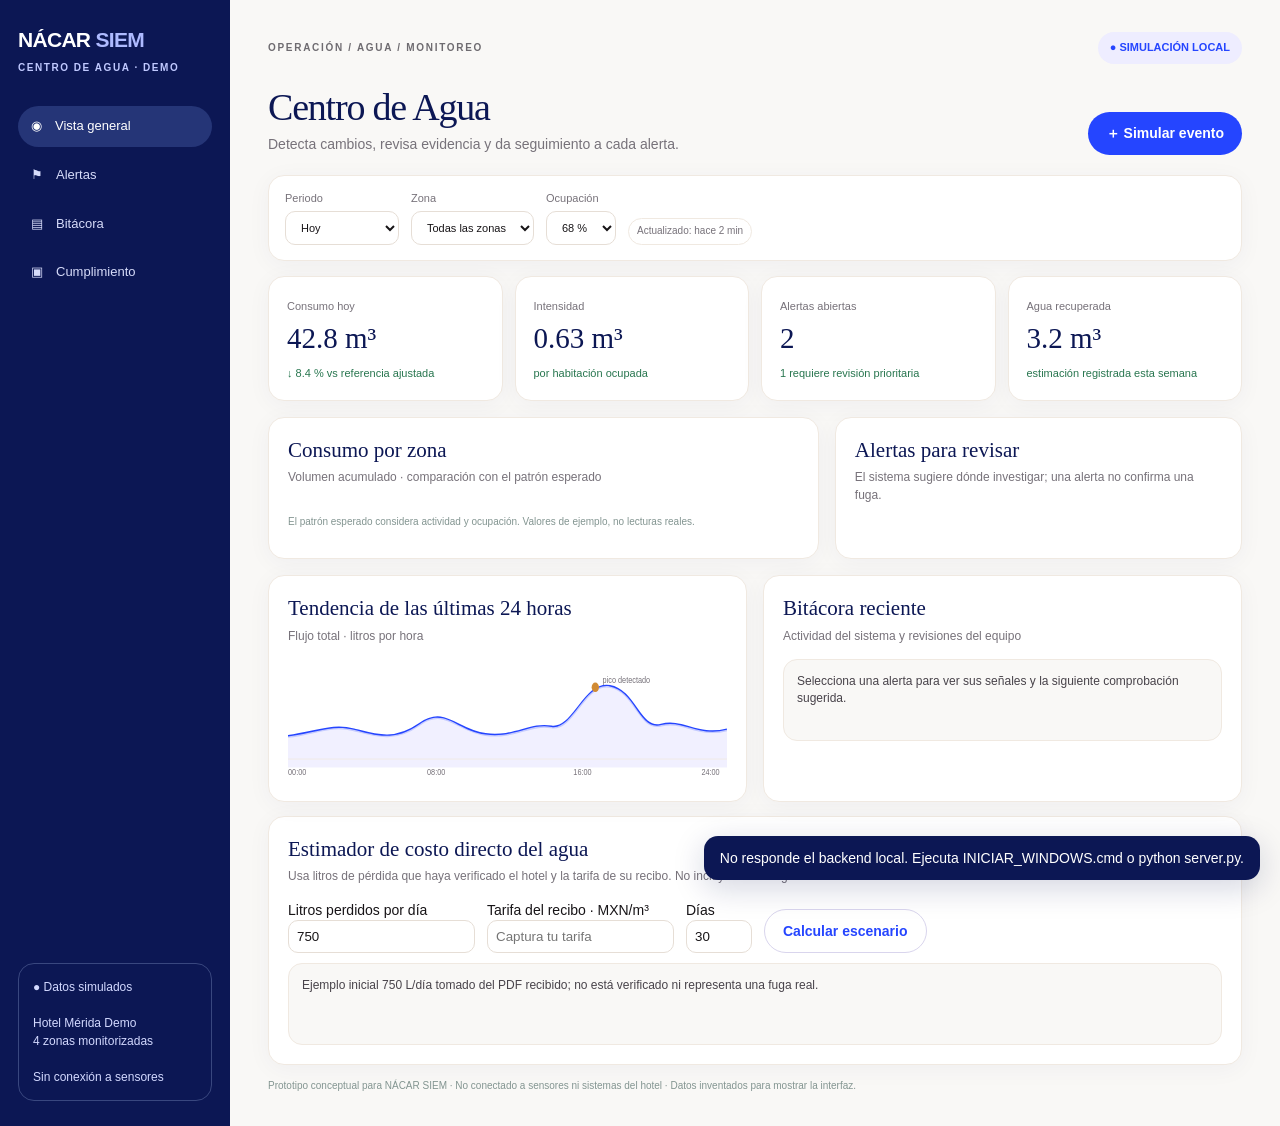
==== console/index.html @ 3106eadc "Añadir consola estática de demostración para Pages" ====
<!doctype html>
<html lang="es">
<head>
<meta charset="utf-8"><meta name="viewport" content="width=device-width,initial-scale=1">
<title>NÁCAR SIEM | Centro de Agua</title>
<style>
:root{--ink:#173b40;--muted:#6b8281;--green:#087d72;--mint:#dff4e9;--bg:#f3f7f5;--line:#dce8e4;--orange:#ad6618;--red:#b14a43;--blue:#407494}*{box-sizing:border-box}body{margin:0;background:var(--bg);color:var(--ink);font:14px/1.45 Inter,Segoe UI,Arial,sans-serif}.app{display:grid;grid-template-columns:230px 1fr;min-height:100vh}.side{background:#10383d;color:#d7eeea;padding:24px 18px;display:flex;flex-direction:column;gap:28px}.brand{font-size:21px;font-weight:750;letter-spacing:-.5px}.brand small{display:block;font-size:10px;color:#9bc9be;letter-spacing:1.8px;margin-top:6px}.nav{display:grid;gap:7px}.nav button{background:none;border:0;color:#c1d8d3;text-align:left;border-radius:9px;padding:12px;font-size:13px}.nav button.active{background:#1d5555;color:white}.demo{margin-top:auto;border:1px solid #397371;border-radius:10px;padding:12px;color:#b5d6ce;font-size:12px}.main{padding:28px 34px;max-width:1440px;width:100%;margin:auto}.top{display:flex;justify-content:space-between;align-items:center;gap:15px}.eyebrow{font-size:10px;letter-spacing:1.5px;color:var(--muted);font-weight:700}.badge{background:var(--mint);color:var(--green);padding:7px 11px;border-radius:99px;font-size:11px;font-weight:700}.title{display:flex;justify-content:space-between;align-items:end;margin:18px 0}.title h1{font-size:30px;letter-spacing:-1px;margin:0}.title p{margin:6px 0 0;color:var(--muted)}button,select{font:inherit}.action{border:0;border-radius:9px;background:var(--green);color:white;padding:10px 15px;font-weight:650;cursor:pointer}.action.secondary{color:var(--green);background:#e5f0ed;border:1px solid var(--line)}.filters{display:flex;gap:12px;align-items:end;background:white;border:1px solid var(--line);border-radius:12px;padding:13px;margin-bottom:15px}.filters label{display:grid;gap:4px;color:var(--muted);font-size:11px}.filters select{border:1px solid var(--line);border-radius:7px;padding:8px;color:var(--ink);background:white}.kpis{display:grid;grid-template-columns:repeat(4,1fr);gap:12px}.card,.panel{background:white;border:1px solid var(--line);border-radius:12px}.kpi{padding:16px}.kpi .label{font-size:11px;color:var(--muted)}.kpi strong{display:block;font-size:25px;margin:6px 0}.kpi em{font-style:normal;color:var(--green);font-size:11px}.grid{display:grid;grid-template-columns:1.15fr .85fr;gap:14px;margin-top:14px}.panel{padding:17px}.panel h2{font-size:16px;margin:0 0 4px}.sub{color:var(--muted);font-size:12px;margin:0 0 14px}.zones{display:grid;gap:10px}.zone{display:grid;grid-template-columns:130px 1fr 90px;gap:10px;align-items:center;padding:11px;background:#f8fbf9;border-radius:9px}.zone b{font-size:12px}.bar{height:9px;background:#e6efec;border-radius:99px;overflow:hidden}.bar i{display:block;height:100%;border-radius:99px;background:var(--green)}.zone.alert .bar i{background:#d18b34}.zone span{font-size:11px;text-align:right;color:var(--muted)}.signal{display:flex;gap:10px;padding:12px;border:1px solid #f0dfc2;background:#fffaf1;border-radius:9px;margin:9px 0;cursor:pointer}.signal .dot{width:9px;height:9px;border-radius:50%;background:#d08a2c;margin-top:5px;flex:none}.signal b{font-size:12px}.signal p{font-size:11px;color:var(--muted);margin:4px 0 0}.signal.selected{outline:2px solid #e1ae65}.event{display:grid;grid-template-columns:68px 1fr auto;gap:10px;align-items:start;border-top:1px solid var(--line);padding:11px 0;font-size:12px}.event time{color:var(--muted)}.event small{color:var(--muted)}.tag{border-radius:99px;background:#e8f1f6;color:var(--blue);padding:4px 7px;font-size:10px;white-space:nowrap}.tag.warn{background:#fff0da;color:var(--orange)}.bottom{display:grid;grid-template-columns:1fr 1fr;gap:14px;margin-top:14px}.chart{height:118px;width:100%}.chart text{font:10px Arial;fill:#78908b}.detail{background:#f5f9f7;border-radius:9px;padding:13px;margin-top:10px;min-height:82px;color:#425e5d;font-size:12px}.foot{font-size:10px;color:#839591;margin-top:14px}.toast{position:fixed;bottom:20px;right:20px;background:#173b40;color:white;padding:12px 16px;border-radius:8px;display:none;box-shadow:0 6px 24px #153b4030}.toast.show{display:block}.pill{border:1px solid var(--line);padding:5px 8px;border-radius:99px;color:var(--muted);font-size:10px}
@media(max-width:850px){.app{grid-template-columns:1fr}.side{padding:14px;gap:12px}.nav{display:flex;overflow:auto}.demo{display:none}.main{padding:18px}.kpis{grid-template-columns:repeat(2,1fr)}.grid,.bottom{grid-template-columns:1fr}.filters{flex-wrap:wrap}.title{align-items:start;gap:10px;flex-direction:column}.zone{grid-template-columns:105px 1fr 70px}}
</style>
<style>
/* Identidad NÁCAR SIEM, compartida con la portada */
:root{--ink:#171417;--muted:#77727a;--green:#2545ff;--mint:#eeedff;--bg:#f9f8f6;--line:#f0e9e1;--orange:#ad6618;--red:#b14a43;--blue:#2545ff}
body{background:var(--bg);color:var(--ink)}
.side{background:#0c1754;color:#f9f8f6;padding:25px 18px;gap:30px}
.brand{color:#fff;letter-spacing:-.7px}.brand span{color:#aebaff!important}.brand small{color:#c0c9ff;letter-spacing:1.55px}
.nav{gap:8px}.nav button{color:#d7dcfa;border-radius:100px;padding:11px 13px;transition:background .18s ease,color .18s ease}.nav button:hover,.nav button.active{background:#253577;color:#fff}
.demo{border:1px solid #39477f;border-radius:16px;color:#d3d9ff;padding:14px;line-height:1.5}
.main{padding:32px 38px;max-width:1480px}.eyebrow{color:#6e6b70;letter-spacing:1.7px}.badge{background:#eeedff;color:#2545ff;padding:8px 12px}
.title{margin:22px 0 20px}.title h1{font:400 38px/1.12 Georgia,'Times New Roman',serif;letter-spacing:-1.2px;color:#0c1754}.title p{color:#77727a}
.action{background:#2545ff;border-radius:100px;padding:11px 18px;transition:transform .18s ease,background .18s ease}.action:hover{background:#1737ee;transform:translateY(-1px)}.action.secondary{color:#2545ff;background:#fff;border:1px solid #d9d5ed}
.filters,.card,.panel{background:#fff;border:1px solid #f0e9e1;border-radius:16px;box-shadow:0 4px 24px rgba(12,23,84,.045)}.filters{padding:15px 16px}.filters select, input, .detail select{background:#fff;border:1px solid #e6ded6!important;border-radius:10px!important;color:#171417!important}.filters select{padding:9px 11px}.kpi{padding:18px}.kpi strong{font:400 29px/1.2 Georgia,'Times New Roman',serif;color:#0c1754}.kpi em{color:#28764f}.grid,.bottom{gap:16px;margin-top:16px}.panel{padding:19px}.panel h2{font:400 21px/1.25 Georgia,'Times New Roman',serif;color:#0c1754;margin-bottom:6px}.sub{color:#77727a}
.zone{background:#f9f8f6;border:1px solid #f0e9e1;border-radius:12px;padding:12px}.bar{background:#e8e5f0}.bar i{background:#2545ff}.zone.alert .bar i{background:#d18b34}.signal{background:#fffaf1;border-color:#f0dfc2;border-radius:14px}.signal.selected{outline:2px solid #e1ae65}.tag{background:#eeedff;color:#2545ff}.tag.warn{background:#fff0da;color:#ad6618}.detail{background:#f9f8f6;border:1px solid #f0e9e1;border-radius:14px;color:#48434a}.pill{background:#fff;border-color:#f0e9e1}.event{border-color:#f0e9e1}.toast{background:#0c1754;border-radius:14px;box-shadow:0 8px 32px rgba(12,23,84,.18)}
.chart text{fill:#77727a}.chart path[fill]:not([fill="none"]){fill:#eeedff}.chart path[stroke]{stroke:#2545ff}.chart line{stroke:#f0e9e1}
@media(max-width:850px){.side{padding:16px;gap:14px}.main{padding:20px}.title h1{font-size:34px}}
</style></head>
<body><div class="app"><aside class="side"><div class="brand">NÁCAR <span>SIEM</span><small>CENTRO DE AGUA · DEMO</small></div><nav class="nav"><button class="active">◉　Vista general</button><button id="navAlerts">⚑　Alertas</button><button id="navEvents">▤　Bitácora</button><button id="navDocs">▣　Cumplimiento</button></nav><div class="demo">● Datos simulados<br><br>Hotel Mérida Demo<br>4 zonas monitorizadas<br><br>Sin conexión a sensores</div></aside>
<main class="main"><div class="top"><span class="eyebrow">OPERACIÓN / AGUA / MONITOREO</span><span class="badge">● SIMULACIÓN LOCAL</span></div><div class="title"><div><h1>Centro de Agua</h1><p>Detecta cambios, revisa evidencia y da seguimiento a cada alerta.</p></div><button class="action" id="simulate">＋ Simular evento</button></div>
<section class="filters"><label>Periodo<select id="period"><option>Hoy</option><option>Últimos 7 días</option></select></label><label>Zona<select id="area"><option value="all">Todas las zonas</option><option>Habitaciones</option><option>Lavandería</option><option>Cisterna</option><option>Jardines</option></select></label><label>Ocupación<select id="occupancy"><option>68 %</option><option>42 %</option><option>91 %</option></select></label><span class="pill">Actualizado: hace 2 min</span></section>
<section class="kpis"><div class="card kpi"><span class="label">Consumo hoy</span><strong id="total">42.8 m³</strong><em>↓ 8.4 % vs referencia ajustada</em></div><div class="card kpi"><span class="label">Intensidad</span><strong>0.63 m³</strong><em>por habitación ocupada</em></div><div class="card kpi"><span class="label">Alertas abiertas</span><strong id="openCount">2</strong><em>1 requiere revisión prioritaria</em></div><div class="card kpi"><span class="label">Agua recuperada</span><strong>3.2 m³</strong><em>estimación registrada esta semana</em></div></section>
<section class="grid"><div class="panel"><h2>Consumo por zona</h2><p class="sub">Volumen acumulado · comparación con el patrón esperado</p><div class="zones" id="zones"></div><p class="foot">El patrón esperado considera actividad y ocupación. Valores de ejemplo, no lecturas reales.</p></div><div class="panel" id="alertPanel"><h2>Alertas para revisar</h2><p class="sub">El sistema sugiere dónde investigar; una alerta no confirma una fuga.</p><div id="alerts"></div></div></section>
<section class="bottom"><div class="panel"><h2>Tendencia de las últimas 24 horas</h2><p class="sub">Flujo total · litros por hora</p><svg class="chart" viewBox="0 0 600 125" preserveAspectRatio="none"><path d="M0 82 C40 78 60 69 90 75 S145 88 180 69 S230 76 270 80 S330 68 360 72 S405 24 440 29 S480 76 510 70 S560 83 600 75" fill="none" stroke="#2545ff" stroke-width="3"/><path d="M0 82 C40 78 60 69 90 75 S145 88 180 69 S230 76 270 80 S330 68 360 72 S405 24 440 29 S480 76 510 70 S560 83 600 75 L600 115 L0 115Z" fill="#eeedff" opacity=".8"/><line x1="0" y1="106" x2="600" y2="106" stroke="#f0e9e1"/><text x="0" y="123">00:00</text><text x="190" y="123">08:00</text><text x="390" y="123">16:00</text><text x="565" y="123">24:00</text><circle cx="420" cy="30" r="5" fill="#d18b34"/><text x="430" y="25">pico detectado</text></svg></div><div class="panel" id="eventPanel"><h2>Bitácora reciente</h2><p class="sub">Actividad del sistema y revisiones del equipo</p><div id="events"></div><div class="detail" id="detail">Selecciona una alerta para ver sus señales y la siguiente comprobación sugerida.</div></div></section>
<section class="panel" style="margin-top:14px"><h2>Estimador de costo directo del agua</h2><p class="sub">Usa litros de pérdida que haya verificado el hotel y la tarifa de su recibo. No incluye otros cargos.</p><div style="display:flex;gap:12px;flex-wrap:wrap;align-items:end"><label>Litros perdidos por día<br><input id="lossLiters" type="number" min="0" value="750" style="padding:8px;border:1px solid #dce8e4;border-radius:6px"></label><label>Tarifa del recibo · MXN/m³<br><input id="tariff" type="number" min="0.01" step="0.01" placeholder="Captura tu tarifa" style="padding:8px;border:1px solid #dce8e4;border-radius:6px"></label><label>Días<br><input id="days" type="number" min="1" max="366" value="30" style="padding:8px;border:1px solid #dce8e4;border-radius:6px"></label><button id="calcCost" class="action secondary">Calcular escenario</button></div><div id="estimateResult" class="detail">Ejemplo inicial 750 L/día tomado del PDF recibido; no está verificado ni representa una fuga real.</div></section>
<div class="foot">Prototipo conceptual para NÁCAR SIEM · No conectado a sensores ni sistemas del hotel · Datos inventados para mostrar la interfaz.</div></main></div><div id="toast" class="toast" role="status"></div>
<script>
const staticDemo=location.hostname.endsWith('github.io');
let dashboard={alerts:[],audit:[]}, picked=null, token=sessionStorage.getItem('ag_demo_token')||'';
const $=id=>document.getElementById(id);
if(staticDemo){document.title='NÁCAR SIEM | Demo pública';document.querySelector('.badge').textContent='● DEMO PÚBLICA · DATOS SINTÉTICOS'}
function toast(s){const t=$('toast');t.textContent=s;t.classList.add('show');setTimeout(()=>t.classList.remove('show'),3000)}
function seedStatic(){return {alerts:[{id:'AG-104',title:'Flujo nocturno en cisterna',zone:'Cisterna',timestamp:new Date().toISOString(),severity:'alta',signal:'water_flow',evidence:'38 L/min durante 18 min; ocupación 42 %; sin riego programado en los datos demo.',status:'new',owner:''},{id:'AG-105',title:'Lavandería sobre su patrón',zone:'Lavandería',timestamp:new Date().toISOString(),severity:'media',signal:'water_intensity',evidence:'14.2 L/kg frente a una referencia simulada de 10.8 L/kg.',status:'new',owner:''},{id:'AG-106',title:'Cambio de configuración de bomba',zone:'Cisterna',timestamp:new Date().toISOString(),severity:'media',signal:'config_change',evidence:'Cambio simulado; confirmar autorización y bitácora de mantenimiento.',status:'new',owner:''}],audit:[{alert_id:'SYSTEM',action:'demo_seed',actor:'NÁCAR SIEM',note:'Eventos sintéticos para demostración pública.',at:new Date().toISOString()}]}}
function saveStatic(){localStorage.setItem('nacar_pages_demo',JSON.stringify(dashboard))}
async function load(){if(staticDemo){dashboard=JSON.parse(localStorage.getItem('nacar_pages_demo')||'null')||seedStatic();render();return}try{const r=await fetch('/api/dashboard');dashboard=await r.json();render();}catch(e){toast('No responde el backend local. Ejecuta INICIAR_WINDOWS.cmd o python server.py.')}}
function safe(s){return String(s).replace(/[&<>"']/g,c=>({'&':'&amp;','<':'&lt;','>':'&gt;','"':'&quot;',"'":'&#39;'}[c]))}
function render(){
 const alerts=dashboard.alerts||[];
 $('openCount').textContent=alerts.filter(a=>!['resolved'].includes(a.status)).length;
 $('alerts').innerHTML=alerts.map(a=>`<div class="signal ${picked===a.id?'selected':''}" data-id="${safe(a.id)}"><i class="dot"></i><div><b>${safe(a.title)}</b><p>${safe(a.timestamp.slice(11,16))} · ${safe(a.evidence)}</p><p><span class="tag ${a.severity==='alta'?'warn':''}">${safe(a.severity)} · ${safe(a.status)}</span></p></div></div>`).join('');
 document.querySelectorAll('.signal').forEach(x=>x.onclick=()=>{picked=x.dataset.id;render();showDetail()});
 $('events').innerHTML=(dashboard.audit||[]).map(e=>`<div class="event"><time>${safe(e.at.slice(11,16))}</time><div><b>${safe(e.actor)}</b><br><small>${safe(e.action)} · ${safe(e.note)}</small></div><span class="tag">${safe(e.alert_id)}</span></div>`).join('')||'<small>Sin actividad todavía</small>';
 if(!picked&&alerts.length)picked=alerts[0].id;
 showDetail();
}
function showDetail(){const a=dashboard.alerts.find(x=>x.id===picked),host=$('detail');if(!a){host.textContent='No hay alerta seleccionada.';return}
 host.innerHTML=`<b>${safe(a.id)} · evidencia</b><p>${safe(a.evidence)}</p><p>Zona: ${safe(a.zone)} · Señal: ${safe(a.signal)} · Estado: ${safe(a.status)}</p><label>Nota de revisión<br><input id="note" maxlength="500" placeholder="Qué revisaste y qué encontraste" style="width:100%;padding:8px;border:1px solid #dce8e4;border-radius:6px;margin:5px 0"></label><label>Responsable <select id="owner"><option>Mantenimiento</option><option>Administración</option><option>Responsable ambiental</option></select></label><div style="display:flex;gap:7px;flex-wrap:wrap;margin-top:10px"><button class="action secondary" data-status="acknowledged">Confirmar recibida</button><button class="action secondary" data-status="investigating">Iniciar revisión</button><button class="action" data-status="resolved">Cerrar con evidencia</button></div><small>El cierre pide nota de evidencia. Acción registrada con token temporal de operador.</small>`;
 host.querySelectorAll('[data-status]').forEach(b=>b.onclick=()=>update(a.id,b.dataset.status));
}
async function operatorToken(){if(staticDemo)return '';if(token)return token;token=prompt('Pega el token temporal que mostró la terminal al iniciar AquaGuard. No se guarda en disco.');if(token)sessionStorage.setItem('ag_demo_token',token);return token}
async function update(id,status){const note=$('note').value.trim();if(note.length<8){toast('Agrega una nota breve sobre la revisión.');return}if(status==='resolved'&&note.length<20){toast('Para cerrar, registra al menos 20 caracteres de evidencia.');return}if(staticDemo){const a=dashboard.alerts.find(x=>x.id===id);if(!a)return;a.status=status;a.owner=$('owner').value;a.updated_at=new Date().toISOString();dashboard.audit.unshift({alert_id:id,action:status,actor:a.owner,note,at:a.updated_at});saveStatic();toast('Cambio guardado en este navegador (demo Pages).');render();return}const t=await operatorToken();if(!t)return;const r=await fetch(`/api/alerts/${encodeURIComponent(id)}/triage`,{method:'POST',headers:{'Content-Type':'application/json','X-Demo-Token':t},body:JSON.stringify({status,note,owner:$('owner').value})});if(!r.ok){const d=await r.json();if(r.status===401){token='';sessionStorage.removeItem('ag_demo_token')}toast(d.detail||'No se pudo guardar el triage.');return}toast('Triage guardado y agregado a bitácora.');await load()}
$('simulate').onclick=async()=>{if(staticDemo){const id='AG-'+(107+dashboard.alerts.length);const a={id,title:'Caudal fuera de horario (evento nuevo)',zone:'Jardines',timestamp:new Date().toISOString(),severity:'media',signal:'water_flow',evidence:'Evento sintético agregado desde la demostración pública de Pages.',status:'new',owner:''};dashboard.alerts.unshift(a);picked=id;dashboard.audit.unshift({alert_id:id,action:'simulate',actor:'Operador demo',note:'Evento sintético agregado para la presentación.',at:a.timestamp});saveStatic();toast('Evento sintético agregado.');render();return}const t=await operatorToken();if(!t)return;const r=await fetch('/api/alerts/simulate',{method:'POST',headers:{'X-Demo-Token':t}});if(!r.ok){toast('Token no válido o backend no disponible.');return}const d=await r.json();picked=d.id;toast('Evento sintético agregado a la bandeja.');await load()};
$('calcCost').onclick=async()=>{const tariff=Number($('tariff').value),liters=Number($('lossLiters').value),days=Number($('days').value);if(!tariff||tariff<=0){$('estimateResult').textContent='Ingresa la tarifa por m³ de un recibo del hotel para calcular.';return}if(staticDemo){const volume=liters*days/1000,cost=volume*tariff;$('estimateResult').textContent=`Volumen indicado: ${volume.toLocaleString('es-MX',{maximumFractionDigits:4})} m³ en ${days} días. Costo directo estimado: $${cost.toLocaleString('es-MX',{minimumFractionDigits:2})} MXN. Solo cálculo de demostración en este navegador; no incluye otros cargos.`;return}const r=await fetch('/api/estimate',{method:'POST',headers:{'Content-Type':'application/json'},body:JSON.stringify({loss_liters_per_day:liters,tariff_mxn_per_m3:tariff,days})});const d=await r.json();if(!r.ok){$('estimateResult').textContent=d.detail||'Revisa los valores.';return}$('estimateResult').textContent=`Volumen indicado: ${d.estimated_loss_m3.toLocaleString('es-MX')} m³ en ${d.period_days} días. Costo directo estimado: $${d.direct_water_cost_mxn.toLocaleString('es-MX',{minimumFractionDigits:2})} MXN. ${d.scope}`};
$('navAlerts').onclick=()=>$('alertPanel').scrollIntoView({behavior:'smooth'});$('navEvents').onclick=()=>$('eventPanel').scrollIntoView({behavior:'smooth'});$('navDocs').onclick=()=>toast('Expediente propuesto: permisos, resultados de laboratorio, responsables y fechas de revisión.');$('area').onchange=e=>{const z=e.target.value;document.querySelectorAll('.zone').forEach(n=>n.style.display=z==='all'||n.textContent.includes(z)?'grid':'none')};load();setInterval(load,15000);
</script></body></html>
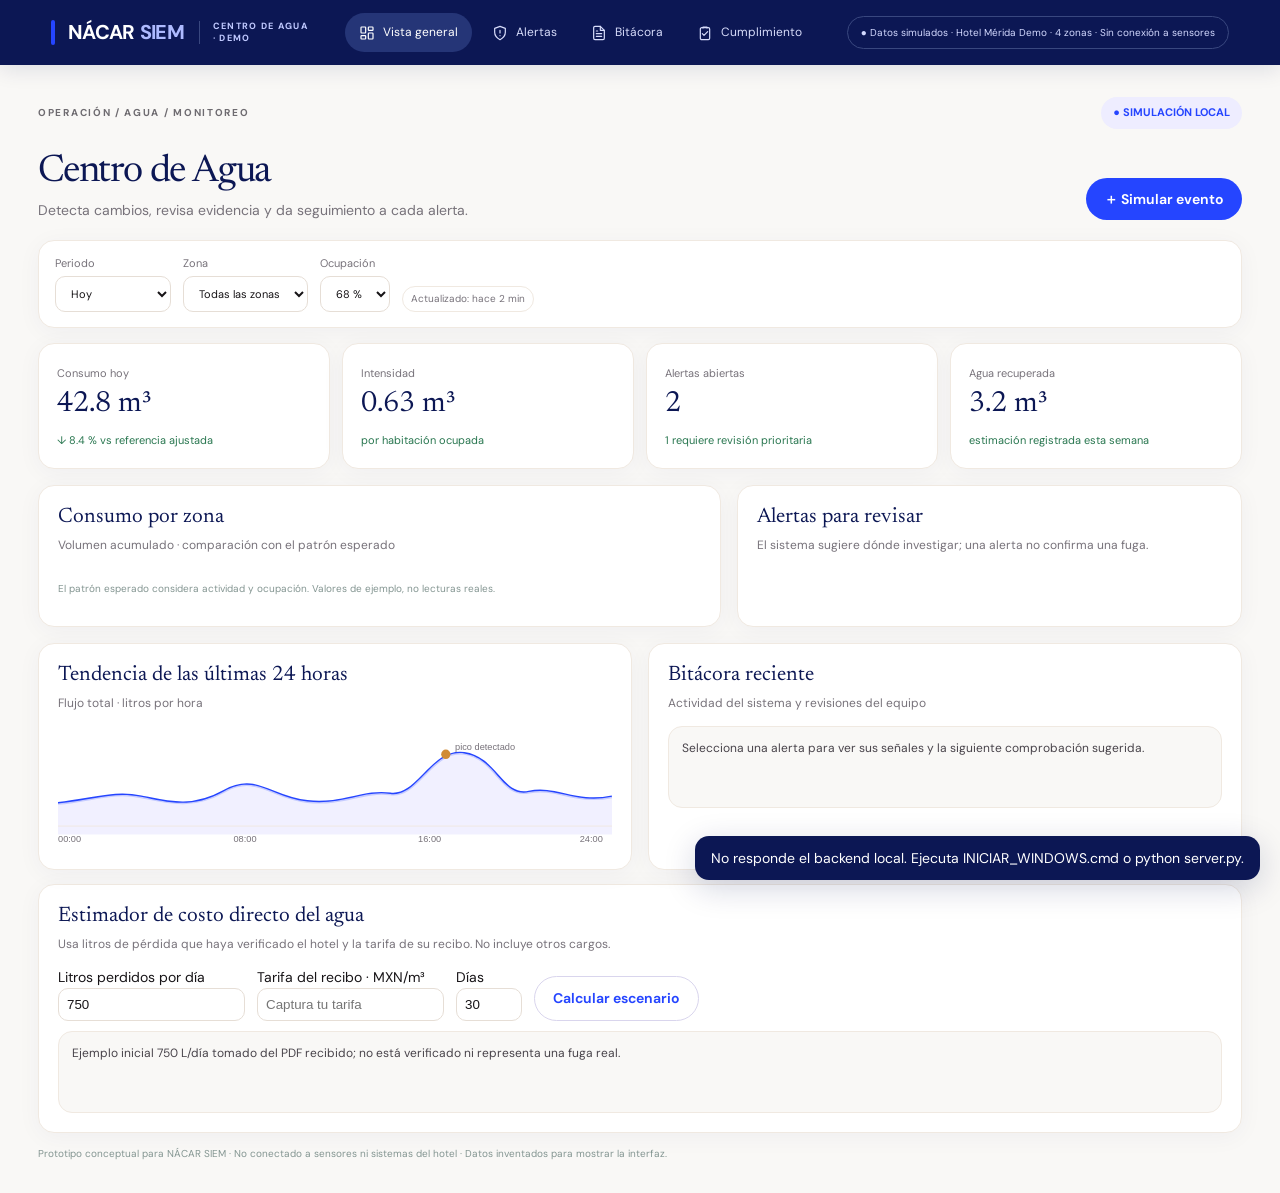
==== commit 47cfaef3: "Publicar consola superior con iconos Lucide en GitHub Pages" ====
--- a/console/index.html
+++ b/console/index.html
@@ -3,6 +3,7 @@
 <head>
 <meta charset="utf-8"><meta name="viewport" content="width=device-width,initial-scale=1">
 <title>NÁCAR SIEM | Centro de Agua</title>
+<link rel="preconnect" href="https://fonts.googleapis.com"><link rel="preconnect" href="https://fonts.gstatic.com" crossorigin><link href="https://fonts.googleapis.com/css2?family=DM+Sans:wght@400;500;600;700&family=Newsreader:ital,opsz,wght@0,6..72,400;0,6..72,500;1,6..72,400&display=swap" rel="stylesheet">
 <style>
 :root{--ink:#173b40;--muted:#6b8281;--green:#087d72;--mint:#dff4e9;--bg:#f3f7f5;--line:#dce8e4;--orange:#ad6618;--red:#b14a43;--blue:#407494}*{box-sizing:border-box}body{margin:0;background:var(--bg);color:var(--ink);font:14px/1.45 Inter,Segoe UI,Arial,sans-serif}.app{display:grid;grid-template-columns:230px 1fr;min-height:100vh}.side{background:#10383d;color:#d7eeea;padding:24px 18px;display:flex;flex-direction:column;gap:28px}.brand{font-size:21px;font-weight:750;letter-spacing:-.5px}.brand small{display:block;font-size:10px;color:#9bc9be;letter-spacing:1.8px;margin-top:6px}.nav{display:grid;gap:7px}.nav button{background:none;border:0;color:#c1d8d3;text-align:left;border-radius:9px;padding:12px;font-size:13px}.nav button.active{background:#1d5555;color:white}.demo{margin-top:auto;border:1px solid #397371;border-radius:10px;padding:12px;color:#b5d6ce;font-size:12px}.main{padding:28px 34px;max-width:1440px;width:100%;margin:auto}.top{display:flex;justify-content:space-between;align-items:center;gap:15px}.eyebrow{font-size:10px;letter-spacing:1.5px;color:var(--muted);font-weight:700}.badge{background:var(--mint);color:var(--green);padding:7px 11px;border-radius:99px;font-size:11px;font-weight:700}.title{display:flex;justify-content:space-between;align-items:end;margin:18px 0}.title h1{font-size:30px;letter-spacing:-1px;margin:0}.title p{margin:6px 0 0;color:var(--muted)}button,select{font:inherit}.action{border:0;border-radius:9px;background:var(--green);color:white;padding:10px 15px;font-weight:650;cursor:pointer}.action.secondary{color:var(--green);background:#e5f0ed;border:1px solid var(--line)}.filters{display:flex;gap:12px;align-items:end;background:white;border:1px solid var(--line);border-radius:12px;padding:13px;margin-bottom:15px}.filters label{display:grid;gap:4px;color:var(--muted);font-size:11px}.filters select{border:1px solid var(--line);border-radius:7px;padding:8px;color:var(--ink);background:white}.kpis{display:grid;grid-template-columns:repeat(4,1fr);gap:12px}.card,.panel{background:white;border:1px solid var(--line);border-radius:12px}.kpi{padding:16px}.kpi .label{font-size:11px;color:var(--muted)}.kpi strong{display:block;font-size:25px;margin:6px 0}.kpi em{font-style:normal;color:var(--green);font-size:11px}.grid{display:grid;grid-template-columns:1.15fr .85fr;gap:14px;margin-top:14px}.panel{padding:17px}.panel h2{font-size:16px;margin:0 0 4px}.sub{color:var(--muted);font-size:12px;margin:0 0 14px}.zones{display:grid;gap:10px}.zone{display:grid;grid-template-columns:130px 1fr 90px;gap:10px;align-items:center;padding:11px;background:#f8fbf9;border-radius:9px}.zone b{font-size:12px}.bar{height:9px;background:#e6efec;border-radius:99px;overflow:hidden}.bar i{display:block;height:100%;border-radius:99px;background:var(--green)}.zone.alert .bar i{background:#d18b34}.zone span{font-size:11px;text-align:right;color:var(--muted)}.signal{display:flex;gap:10px;padding:12px;border:1px solid #f0dfc2;background:#fffaf1;border-radius:9px;margin:9px 0;cursor:pointer}.signal .dot{width:9px;height:9px;border-radius:50%;background:#d08a2c;margin-top:5px;flex:none}.signal b{font-size:12px}.signal p{font-size:11px;color:var(--muted);margin:4px 0 0}.signal.selected{outline:2px solid #e1ae65}.event{display:grid;grid-template-columns:68px 1fr auto;gap:10px;align-items:start;border-top:1px solid var(--line);padding:11px 0;font-size:12px}.event time{color:var(--muted)}.event small{color:var(--muted)}.tag{border-radius:99px;background:#e8f1f6;color:var(--blue);padding:4px 7px;font-size:10px;white-space:nowrap}.tag.warn{background:#fff0da;color:var(--orange)}.bottom{display:grid;grid-template-columns:1fr 1fr;gap:14px;margin-top:14px}.chart{height:118px;width:100%}.chart text{font:10px Arial;fill:#78908b}.detail{background:#f5f9f7;border-radius:9px;padding:13px;margin-top:10px;min-height:82px;color:#425e5d;font-size:12px}.foot{font-size:10px;color:#839591;margin-top:14px}.toast{position:fixed;bottom:20px;right:20px;background:#173b40;color:white;padding:12px 16px;border-radius:8px;display:none;box-shadow:0 6px 24px #153b4030}.toast.show{display:block}.pill{border:1px solid var(--line);padding:5px 8px;border-radius:99px;color:var(--muted);font-size:10px}
 @media(max-width:850px){.app{grid-template-columns:1fr}.side{padding:14px;gap:12px}.nav{display:flex;overflow:auto}.demo{display:none}.main{padding:18px}.kpis{grid-template-columns:repeat(2,1fr)}.grid,.bottom{grid-template-columns:1fr}.filters{flex-wrap:wrap}.title{align-items:start;gap:10px;flex-direction:column}.zone{grid-template-columns:105px 1fr 70px}}
@@ -22,8 +23,21 @@
 .zone{background:#f9f8f6;border:1px solid #f0e9e1;border-radius:12px;padding:12px}.bar{background:#e8e5f0}.bar i{background:#2545ff}.zone.alert .bar i{background:#d18b34}.signal{background:#fffaf1;border-color:#f0dfc2;border-radius:14px}.signal.selected{outline:2px solid #e1ae65}.tag{background:#eeedff;color:#2545ff}.tag.warn{background:#fff0da;color:#ad6618}.detail{background:#f9f8f6;border:1px solid #f0e9e1;border-radius:14px;color:#48434a}.pill{background:#fff;border-color:#f0e9e1}.event{border-color:#f0e9e1}.toast{background:#0c1754;border-radius:14px;box-shadow:0 8px 32px rgba(12,23,84,.18)}
 .chart text{fill:#77727a}.chart path[fill]:not([fill="none"]){fill:#eeedff}.chart path[stroke]{stroke:#2545ff}.chart line{stroke:#f0e9e1}
 @media(max-width:850px){.side{padding:16px;gap:14px}.main{padding:20px}.title h1{font-size:34px}}
+</style>
+<style>
+:root{--serif:'Newsreader',Georgia,'Times New Roman',serif;--sans:'DM Sans',Inter,'Segoe UI',Arial,sans-serif}
+body{font-family:var(--sans)}
+.app{display:flex;flex-direction:column}
+.side{position:sticky;top:0;z-index:5;display:flex;flex-direction:row;align-items:center;justify-content:space-between;gap:24px;padding:13px clamp(20px,4vw,56px);box-shadow:0 4px 22px rgba(12,23,84,.12)}
+.brand{display:flex;align-items:center;gap:5px;white-space:nowrap;font-size:20px}.brand:before{content:'';display:inline-block;width:4px;height:25px;border-radius:9px;background:#2545ff;margin-right:8px}.brand small{margin:0 0 0 10px;padding-left:13px;border-left:1px solid #39477f;font-size:9px;line-height:1.3;letter-spacing:1.3px;white-space:normal;max-width:115px}
+.nav{display:flex;align-items:center;gap:6px}.nav button{display:flex;align-items:center;gap:8px;padding:10px 13px;border:1px solid transparent;border-radius:100px;font-family:var(--sans);font-size:12px;white-space:nowrap}.nav button.active{background:#253577;color:white}.nav button:hover{background:#1b2a68;color:white}.nav button svg{width:16px;height:16px;stroke-width:1.8}
+.demo{margin:0;border:1px solid #39477f;border-radius:100px;padding:9px 13px;color:#d3d9ff;font-size:10px;line-height:1.35;white-space:nowrap}
+.title h1,.kpi strong,.panel h2{font-family:var(--serif)}
+@media(max-width:1000px){.side{gap:14px;padding:13px 20px}.brand small{display:none}.demo{font-size:9px;padding:8px 10px}.nav button{padding:9px 10px;font-size:11px}}
+@media(max-width:850px){.side{position:relative;flex-wrap:wrap;padding:14px 18px;gap:12px}.brand{margin-right:auto}.brand small{display:block}.nav{order:3;flex-basis:100%;justify-content:space-between;overflow-x:auto}.nav button{justify-content:center;flex:1}.demo{display:none}.main{padding:20px}}
+@media(max-width:520px){.side{padding:12px 14px}.brand{font-size:18px}.brand small{max-width:100px;font-size:8px}.nav{gap:3px}.nav button{padding:9px 7px;font-size:10px;gap:5px}.nav button svg{width:15px;height:15px}.main{padding:17px 14px}}
 </style></head>
-<body><div class="app"><aside class="side"><div class="brand">NÁCAR <span>SIEM</span><small>CENTRO DE AGUA · DEMO</small></div><nav class="nav"><button class="active">◉　Vista general</button><button id="navAlerts">⚑　Alertas</button><button id="navEvents">▤　Bitácora</button><button id="navDocs">▣　Cumplimiento</button></nav><div class="demo">● Datos simulados<br><br>Hotel Mérida Demo<br>4 zonas monitorizadas<br><br>Sin conexión a sensores</div></aside>
+<body><div class="app"><aside class="side"><div class="brand">NÁCAR <span>SIEM</span><small>CENTRO DE AGUA · DEMO</small></div><nav class="nav" aria-label="Navegación principal"><button class="active"><svg aria-hidden="true" viewBox="0 0 24 24" fill="none" stroke="currentColor" stroke-linecap="round" stroke-linejoin="round"><rect x="3" y="3" width="7" height="9" rx="1"/><rect x="14" y="3" width="7" height="5" rx="1"/><rect x="14" y="12" width="7" height="9" rx="1"/><rect x="3" y="16" width="7" height="5" rx="1"/></svg><span>Vista general</span></button><button id="navAlerts"><svg aria-hidden="true" viewBox="0 0 24 24" fill="none" stroke="currentColor" stroke-linecap="round" stroke-linejoin="round"><path d="M12 22s8-4 8-11V5l-8-3-8 3v6c0 7 8 11 8 11Z"/><path d="M12 8v4M12 16h.01"/></svg><span>Alertas</span></button><button id="navEvents"><svg aria-hidden="true" viewBox="0 0 24 24" fill="none" stroke="currentColor" stroke-linecap="round" stroke-linejoin="round"><path d="M14 2H6a2 2 0 0 0-2 2v16a2 2 0 0 0 2 2h12a2 2 0 0 0 2-2V8Z"/><path d="M14 2v6h6M8 13h8M8 17h8M8 9h2"/></svg><span>Bitácora</span></button><button id="navDocs"><svg aria-hidden="true" viewBox="0 0 24 24" fill="none" stroke="currentColor" stroke-linecap="round" stroke-linejoin="round"><rect x="5" y="4" width="14" height="18" rx="2"/><path d="M9 4.5V3h6v1.5M8 13l2.5 2.5L16 10"/></svg><span>Cumplimiento</span></button></nav><div class="demo">● Datos simulados · Hotel Mérida Demo · 4 zonas · Sin conexión a sensores</div></aside>
 <main class="main"><div class="top"><span class="eyebrow">OPERACIÓN / AGUA / MONITOREO</span><span class="badge">● SIMULACIÓN LOCAL</span></div><div class="title"><div><h1>Centro de Agua</h1><p>Detecta cambios, revisa evidencia y da seguimiento a cada alerta.</p></div><button class="action" id="simulate">＋ Simular evento</button></div>
 <section class="filters"><label>Periodo<select id="period"><option>Hoy</option><option>Últimos 7 días</option></select></label><label>Zona<select id="area"><option value="all">Todas las zonas</option><option>Habitaciones</option><option>Lavandería</option><option>Cisterna</option><option>Jardines</option></select></label><label>Ocupación<select id="occupancy"><option>68 %</option><option>42 %</option><option>91 %</option></select></label><span class="pill">Actualizado: hace 2 min</span></section>
 <section class="kpis"><div class="card kpi"><span class="label">Consumo hoy</span><strong id="total">42.8 m³</strong><em>↓ 8.4 % vs referencia ajustada</em></div><div class="card kpi"><span class="label">Intensidad</span><strong>0.63 m³</strong><em>por habitación ocupada</em></div><div class="card kpi"><span class="label">Alertas abiertas</span><strong id="openCount">2</strong><em>1 requiere revisión prioritaria</em></div><div class="card kpi"><span class="label">Agua recuperada</span><strong>3.2 m³</strong><em>estimación registrada esta semana</em></div></section>
@@ -31,7 +45,9 @@
 <section class="bottom"><div class="panel"><h2>Tendencia de las últimas 24 horas</h2><p class="sub">Flujo total · litros por hora</p><svg class="chart" viewBox="0 0 600 125" preserveAspectRatio="none"><path d="M0 82 C40 78 60 69 90 75 S145 88 180 69 S230 76 270 80 S330 68 360 72 S405 24 440 29 S480 76 510 70 S560 83 600 75" fill="none" stroke="#2545ff" stroke-width="3"/><path d="M0 82 C40 78 60 69 90 75 S145 88 180 69 S230 76 270 80 S330 68 360 72 S405 24 440 29 S480 76 510 70 S560 83 600 75 L600 115 L0 115Z" fill="#eeedff" opacity=".8"/><line x1="0" y1="106" x2="600" y2="106" stroke="#f0e9e1"/><text x="0" y="123">00:00</text><text x="190" y="123">08:00</text><text x="390" y="123">16:00</text><text x="565" y="123">24:00</text><circle cx="420" cy="30" r="5" fill="#d18b34"/><text x="430" y="25">pico detectado</text></svg></div><div class="panel" id="eventPanel"><h2>Bitácora reciente</h2><p class="sub">Actividad del sistema y revisiones del equipo</p><div id="events"></div><div class="detail" id="detail">Selecciona una alerta para ver sus señales y la siguiente comprobación sugerida.</div></div></section>
 <section class="panel" style="margin-top:14px"><h2>Estimador de costo directo del agua</h2><p class="sub">Usa litros de pérdida que haya verificado el hotel y la tarifa de su recibo. No incluye otros cargos.</p><div style="display:flex;gap:12px;flex-wrap:wrap;align-items:end"><label>Litros perdidos por día<br><input id="lossLiters" type="number" min="0" value="750" style="padding:8px;border:1px solid #dce8e4;border-radius:6px"></label><label>Tarifa del recibo · MXN/m³<br><input id="tariff" type="number" min="0.01" step="0.01" placeholder="Captura tu tarifa" style="padding:8px;border:1px solid #dce8e4;border-radius:6px"></label><label>Días<br><input id="days" type="number" min="1" max="366" value="30" style="padding:8px;border:1px solid #dce8e4;border-radius:6px"></label><button id="calcCost" class="action secondary">Calcular escenario</button></div><div id="estimateResult" class="detail">Ejemplo inicial 750 L/día tomado del PDF recibido; no está verificado ni representa una fuga real.</div></section>
 <div class="foot">Prototipo conceptual para NÁCAR SIEM · No conectado a sensores ni sistemas del hotel · Datos inventados para mostrar la interfaz.</div></main></div><div id="toast" class="toast" role="status"></div>
+
 <script>
+
 const staticDemo=location.hostname.endsWith('github.io');
 let dashboard={alerts:[],audit:[]}, picked=null, token=sessionStorage.getItem('ag_demo_token')||'';
 const $=id=>document.getElementById(id);
@@ -44,6 +60,7 @@
 function render(){
  const alerts=dashboard.alerts||[];
  $('openCount').textContent=alerts.filter(a=>!['resolved'].includes(a.status)).length;
+ $('zones').innerHTML=[['Habitaciones','21.4 m³',72],['Lavandería','9.8 m³',84],['Cisterna','8.2 m³',91],['Jardines','3.4 m³',56]].map(([name,value,pct])=>`<div class="zone ${name==='Cisterna'?'alert':''}"><b>${name}</b><div class="bar"><i style="width:${pct}%"></i></div><span>${value}</span></div>`).join('');
  $('alerts').innerHTML=alerts.map(a=>`<div class="signal ${picked===a.id?'selected':''}" data-id="${safe(a.id)}"><i class="dot"></i><div><b>${safe(a.title)}</b><p>${safe(a.timestamp.slice(11,16))} · ${safe(a.evidence)}</p><p><span class="tag ${a.severity==='alta'?'warn':''}">${safe(a.severity)} · ${safe(a.status)}</span></p></div></div>`).join('');
  document.querySelectorAll('.signal').forEach(x=>x.onclick=()=>{picked=x.dataset.id;render();showDetail()});
  $('events').innerHTML=(dashboard.audit||[]).map(e=>`<div class="event"><time>${safe(e.at.slice(11,16))}</time><div><b>${safe(e.actor)}</b><br><small>${safe(e.action)} · ${safe(e.note)}</small></div><span class="tag">${safe(e.alert_id)}</span></div>`).join('')||'<small>Sin actividad todavía</small>';
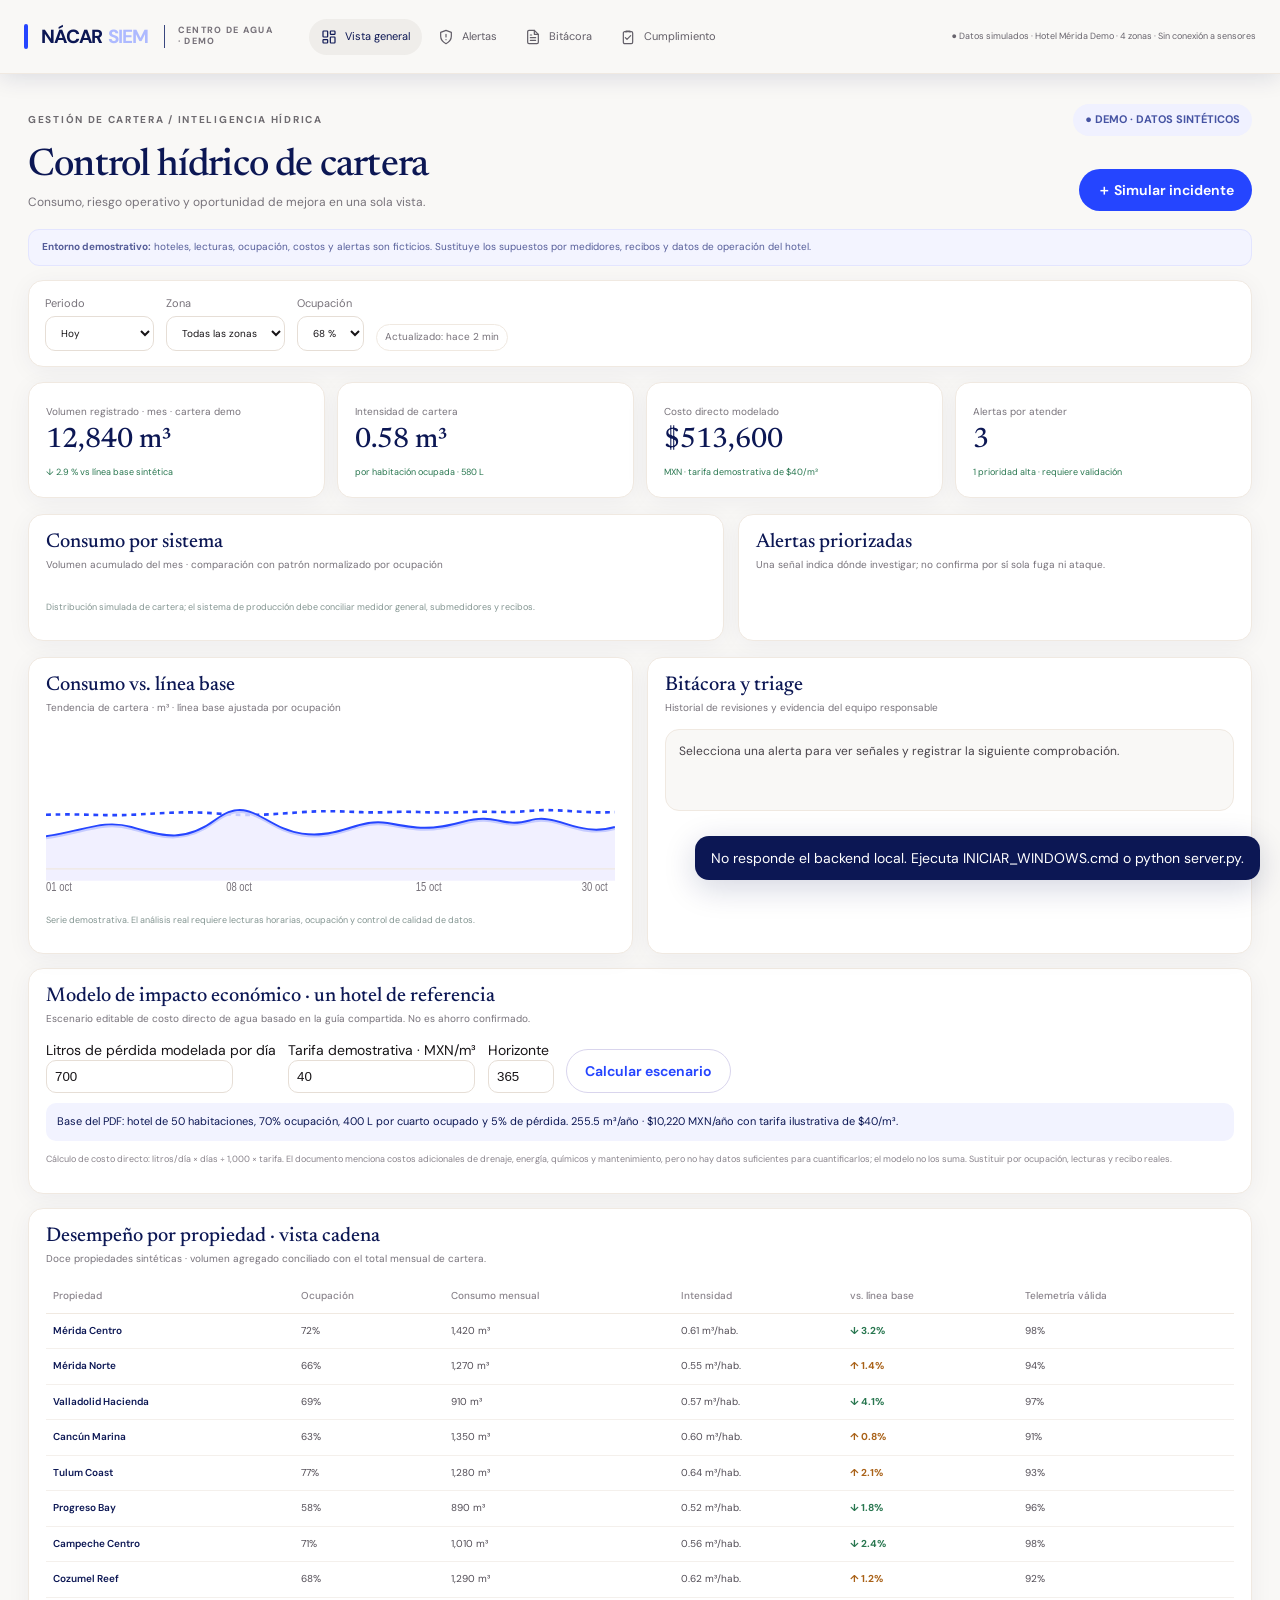
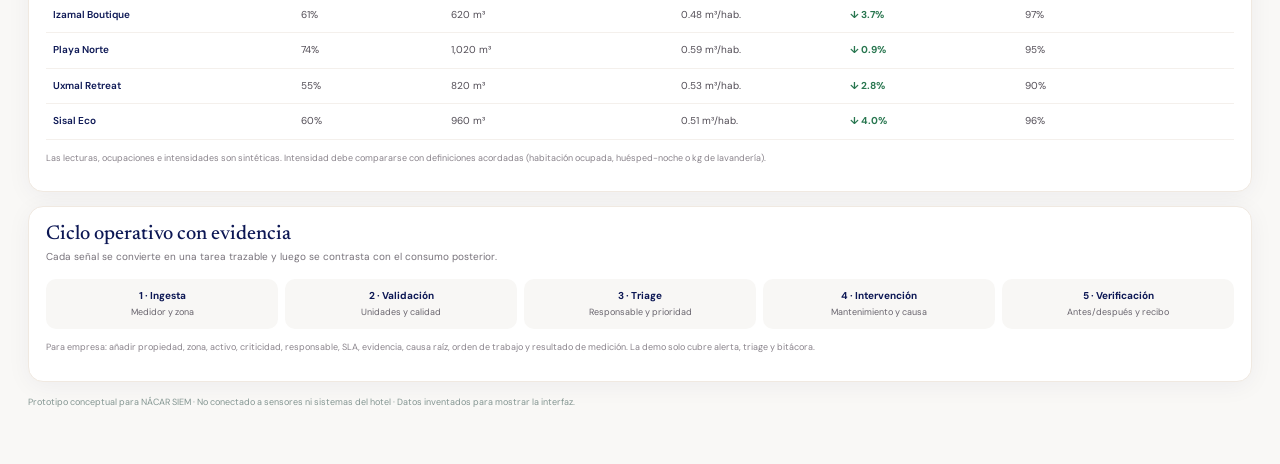
==== commit 6a87e66b: "Rediseña consola NÁCAR para gestión hídrica hotelera" ====
--- a/console/index.html
+++ b/console/index.html
@@ -1,80 +1,87 @@
-<!doctype html>
-<html lang="es">
-<head>
-<meta charset="utf-8"><meta name="viewport" content="width=device-width,initial-scale=1">
-<title>NÁCAR SIEM | Centro de Agua</title>
-<link rel="preconnect" href="https://fonts.googleapis.com"><link rel="preconnect" href="https://fonts.gstatic.com" crossorigin><link href="https://fonts.googleapis.com/css2?family=DM+Sans:wght@400;500;600;700&family=Newsreader:ital,opsz,wght@0,6..72,400;0,6..72,500;1,6..72,400&display=swap" rel="stylesheet">
-<style>
-:root{--ink:#173b40;--muted:#6b8281;--green:#087d72;--mint:#dff4e9;--bg:#f3f7f5;--line:#dce8e4;--orange:#ad6618;--red:#b14a43;--blue:#407494}*{box-sizing:border-box}body{margin:0;background:var(--bg);color:var(--ink);font:14px/1.45 Inter,Segoe UI,Arial,sans-serif}.app{display:grid;grid-template-columns:230px 1fr;min-height:100vh}.side{background:#10383d;color:#d7eeea;padding:24px 18px;display:flex;flex-direction:column;gap:28px}.brand{font-size:21px;font-weight:750;letter-spacing:-.5px}.brand small{display:block;font-size:10px;color:#9bc9be;letter-spacing:1.8px;margin-top:6px}.nav{display:grid;gap:7px}.nav button{background:none;border:0;color:#c1d8d3;text-align:left;border-radius:9px;padding:12px;font-size:13px}.nav button.active{background:#1d5555;color:white}.demo{margin-top:auto;border:1px solid #397371;border-radius:10px;padding:12px;color:#b5d6ce;font-size:12px}.main{padding:28px 34px;max-width:1440px;width:100%;margin:auto}.top{display:flex;justify-content:space-between;align-items:center;gap:15px}.eyebrow{font-size:10px;letter-spacing:1.5px;color:var(--muted);font-weight:700}.badge{background:var(--mint);color:var(--green);padding:7px 11px;border-radius:99px;font-size:11px;font-weight:700}.title{display:flex;justify-content:space-between;align-items:end;margin:18px 0}.title h1{font-size:30px;letter-spacing:-1px;margin:0}.title p{margin:6px 0 0;color:var(--muted)}button,select{font:inherit}.action{border:0;border-radius:9px;background:var(--green);color:white;padding:10px 15px;font-weight:650;cursor:pointer}.action.secondary{color:var(--green);background:#e5f0ed;border:1px solid var(--line)}.filters{display:flex;gap:12px;align-items:end;background:white;border:1px solid var(--line);border-radius:12px;padding:13px;margin-bottom:15px}.filters label{display:grid;gap:4px;color:var(--muted);font-size:11px}.filters select{border:1px solid var(--line);border-radius:7px;padding:8px;color:var(--ink);background:white}.kpis{display:grid;grid-template-columns:repeat(4,1fr);gap:12px}.card,.panel{background:white;border:1px solid var(--line);border-radius:12px}.kpi{padding:16px}.kpi .label{font-size:11px;color:var(--muted)}.kpi strong{display:block;font-size:25px;margin:6px 0}.kpi em{font-style:normal;color:var(--green);font-size:11px}.grid{display:grid;grid-template-columns:1.15fr .85fr;gap:14px;margin-top:14px}.panel{padding:17px}.panel h2{font-size:16px;margin:0 0 4px}.sub{color:var(--muted);font-size:12px;margin:0 0 14px}.zones{display:grid;gap:10px}.zone{display:grid;grid-template-columns:130px 1fr 90px;gap:10px;align-items:center;padding:11px;background:#f8fbf9;border-radius:9px}.zone b{font-size:12px}.bar{height:9px;background:#e6efec;border-radius:99px;overflow:hidden}.bar i{display:block;height:100%;border-radius:99px;background:var(--green)}.zone.alert .bar i{background:#d18b34}.zone span{font-size:11px;text-align:right;color:var(--muted)}.signal{display:flex;gap:10px;padding:12px;border:1px solid #f0dfc2;background:#fffaf1;border-radius:9px;margin:9px 0;cursor:pointer}.signal .dot{width:9px;height:9px;border-radius:50%;background:#d08a2c;margin-top:5px;flex:none}.signal b{font-size:12px}.signal p{font-size:11px;color:var(--muted);margin:4px 0 0}.signal.selected{outline:2px solid #e1ae65}.event{display:grid;grid-template-columns:68px 1fr auto;gap:10px;align-items:start;border-top:1px solid var(--line);padding:11px 0;font-size:12px}.event time{color:var(--muted)}.event small{color:var(--muted)}.tag{border-radius:99px;background:#e8f1f6;color:var(--blue);padding:4px 7px;font-size:10px;white-space:nowrap}.tag.warn{background:#fff0da;color:var(--orange)}.bottom{display:grid;grid-template-columns:1fr 1fr;gap:14px;margin-top:14px}.chart{height:118px;width:100%}.chart text{font:10px Arial;fill:#78908b}.detail{background:#f5f9f7;border-radius:9px;padding:13px;margin-top:10px;min-height:82px;color:#425e5d;font-size:12px}.foot{font-size:10px;color:#839591;margin-top:14px}.toast{position:fixed;bottom:20px;right:20px;background:#173b40;color:white;padding:12px 16px;border-radius:8px;display:none;box-shadow:0 6px 24px #153b4030}.toast.show{display:block}.pill{border:1px solid var(--line);padding:5px 8px;border-radius:99px;color:var(--muted);font-size:10px}
-@media(max-width:850px){.app{grid-template-columns:1fr}.side{padding:14px;gap:12px}.nav{display:flex;overflow:auto}.demo{display:none}.main{padding:18px}.kpis{grid-template-columns:repeat(2,1fr)}.grid,.bottom{grid-template-columns:1fr}.filters{flex-wrap:wrap}.title{align-items:start;gap:10px;flex-direction:column}.zone{grid-template-columns:105px 1fr 70px}}
-</style>
-<style>
-/* Identidad NÁCAR SIEM, compartida con la portada */
-:root{--ink:#171417;--muted:#77727a;--green:#2545ff;--mint:#eeedff;--bg:#f9f8f6;--line:#f0e9e1;--orange:#ad6618;--red:#b14a43;--blue:#2545ff}
-body{background:var(--bg);color:var(--ink)}
-.side{background:#0c1754;color:#f9f8f6;padding:25px 18px;gap:30px}
-.brand{color:#fff;letter-spacing:-.7px}.brand span{color:#aebaff!important}.brand small{color:#c0c9ff;letter-spacing:1.55px}
-.nav{gap:8px}.nav button{color:#d7dcfa;border-radius:100px;padding:11px 13px;transition:background .18s ease,color .18s ease}.nav button:hover,.nav button.active{background:#253577;color:#fff}
-.demo{border:1px solid #39477f;border-radius:16px;color:#d3d9ff;padding:14px;line-height:1.5}
-.main{padding:32px 38px;max-width:1480px}.eyebrow{color:#6e6b70;letter-spacing:1.7px}.badge{background:#eeedff;color:#2545ff;padding:8px 12px}
-.title{margin:22px 0 20px}.title h1{font:400 38px/1.12 Georgia,'Times New Roman',serif;letter-spacing:-1.2px;color:#0c1754}.title p{color:#77727a}
-.action{background:#2545ff;border-radius:100px;padding:11px 18px;transition:transform .18s ease,background .18s ease}.action:hover{background:#1737ee;transform:translateY(-1px)}.action.secondary{color:#2545ff;background:#fff;border:1px solid #d9d5ed}
-.filters,.card,.panel{background:#fff;border:1px solid #f0e9e1;border-radius:16px;box-shadow:0 4px 24px rgba(12,23,84,.045)}.filters{padding:15px 16px}.filters select, input, .detail select{background:#fff;border:1px solid #e6ded6!important;border-radius:10px!important;color:#171417!important}.filters select{padding:9px 11px}.kpi{padding:18px}.kpi strong{font:400 29px/1.2 Georgia,'Times New Roman',serif;color:#0c1754}.kpi em{color:#28764f}.grid,.bottom{gap:16px;margin-top:16px}.panel{padding:19px}.panel h2{font:400 21px/1.25 Georgia,'Times New Roman',serif;color:#0c1754;margin-bottom:6px}.sub{color:#77727a}
-.zone{background:#f9f8f6;border:1px solid #f0e9e1;border-radius:12px;padding:12px}.bar{background:#e8e5f0}.bar i{background:#2545ff}.zone.alert .bar i{background:#d18b34}.signal{background:#fffaf1;border-color:#f0dfc2;border-radius:14px}.signal.selected{outline:2px solid #e1ae65}.tag{background:#eeedff;color:#2545ff}.tag.warn{background:#fff0da;color:#ad6618}.detail{background:#f9f8f6;border:1px solid #f0e9e1;border-radius:14px;color:#48434a}.pill{background:#fff;border-color:#f0e9e1}.event{border-color:#f0e9e1}.toast{background:#0c1754;border-radius:14px;box-shadow:0 8px 32px rgba(12,23,84,.18)}
-.chart text{fill:#77727a}.chart path[fill]:not([fill="none"]){fill:#eeedff}.chart path[stroke]{stroke:#2545ff}.chart line{stroke:#f0e9e1}
-@media(max-width:850px){.side{padding:16px;gap:14px}.main{padding:20px}.title h1{font-size:34px}}
-</style>
-<style>
-:root{--serif:'Newsreader',Georgia,'Times New Roman',serif;--sans:'DM Sans',Inter,'Segoe UI',Arial,sans-serif}
-body{font-family:var(--sans)}
-.app{display:flex;flex-direction:column}
-.side{position:sticky;top:0;z-index:5;display:flex;flex-direction:row;align-items:center;justify-content:space-between;gap:24px;padding:13px clamp(20px,4vw,56px);box-shadow:0 4px 22px rgba(12,23,84,.12)}
-.brand{display:flex;align-items:center;gap:5px;white-space:nowrap;font-size:20px}.brand:before{content:'';display:inline-block;width:4px;height:25px;border-radius:9px;background:#2545ff;margin-right:8px}.brand small{margin:0 0 0 10px;padding-left:13px;border-left:1px solid #39477f;font-size:9px;line-height:1.3;letter-spacing:1.3px;white-space:normal;max-width:115px}
-.nav{display:flex;align-items:center;gap:6px}.nav button{display:flex;align-items:center;gap:8px;padding:10px 13px;border:1px solid transparent;border-radius:100px;font-family:var(--sans);font-size:12px;white-space:nowrap}.nav button.active{background:#253577;color:white}.nav button:hover{background:#1b2a68;color:white}.nav button svg{width:16px;height:16px;stroke-width:1.8}
-.demo{margin:0;border:1px solid #39477f;border-radius:100px;padding:9px 13px;color:#d3d9ff;font-size:10px;line-height:1.35;white-space:nowrap}
-.title h1,.kpi strong,.panel h2{font-family:var(--serif)}
-@media(max-width:1000px){.side{gap:14px;padding:13px 20px}.brand small{display:none}.demo{font-size:9px;padding:8px 10px}.nav button{padding:9px 10px;font-size:11px}}
-@media(max-width:850px){.side{position:relative;flex-wrap:wrap;padding:14px 18px;gap:12px}.brand{margin-right:auto}.brand small{display:block}.nav{order:3;flex-basis:100%;justify-content:space-between;overflow-x:auto}.nav button{justify-content:center;flex:1}.demo{display:none}.main{padding:20px}}
-@media(max-width:520px){.side{padding:12px 14px}.brand{font-size:18px}.brand small{max-width:100px;font-size:8px}.nav{gap:3px}.nav button{padding:9px 7px;font-size:10px;gap:5px}.nav button svg{width:15px;height:15px}.main{padding:17px 14px}}
-</style></head>
-<body><div class="app"><aside class="side"><div class="brand">NÁCAR <span>SIEM</span><small>CENTRO DE AGUA · DEMO</small></div><nav class="nav" aria-label="Navegación principal"><button class="active"><svg aria-hidden="true" viewBox="0 0 24 24" fill="none" stroke="currentColor" stroke-linecap="round" stroke-linejoin="round"><rect x="3" y="3" width="7" height="9" rx="1"/><rect x="14" y="3" width="7" height="5" rx="1"/><rect x="14" y="12" width="7" height="9" rx="1"/><rect x="3" y="16" width="7" height="5" rx="1"/></svg><span>Vista general</span></button><button id="navAlerts"><svg aria-hidden="true" viewBox="0 0 24 24" fill="none" stroke="currentColor" stroke-linecap="round" stroke-linejoin="round"><path d="M12 22s8-4 8-11V5l-8-3-8 3v6c0 7 8 11 8 11Z"/><path d="M12 8v4M12 16h.01"/></svg><span>Alertas</span></button><button id="navEvents"><svg aria-hidden="true" viewBox="0 0 24 24" fill="none" stroke="currentColor" stroke-linecap="round" stroke-linejoin="round"><path d="M14 2H6a2 2 0 0 0-2 2v16a2 2 0 0 0 2 2h12a2 2 0 0 0 2-2V8Z"/><path d="M14 2v6h6M8 13h8M8 17h8M8 9h2"/></svg><span>Bitácora</span></button><button id="navDocs"><svg aria-hidden="true" viewBox="0 0 24 24" fill="none" stroke="currentColor" stroke-linecap="round" stroke-linejoin="round"><rect x="5" y="4" width="14" height="18" rx="2"/><path d="M9 4.5V3h6v1.5M8 13l2.5 2.5L16 10"/></svg><span>Cumplimiento</span></button></nav><div class="demo">● Datos simulados · Hotel Mérida Demo · 4 zonas · Sin conexión a sensores</div></aside>
-<main class="main"><div class="top"><span class="eyebrow">OPERACIÓN / AGUA / MONITOREO</span><span class="badge">● SIMULACIÓN LOCAL</span></div><div class="title"><div><h1>Centro de Agua</h1><p>Detecta cambios, revisa evidencia y da seguimiento a cada alerta.</p></div><button class="action" id="simulate">＋ Simular evento</button></div>
-<section class="filters"><label>Periodo<select id="period"><option>Hoy</option><option>Últimos 7 días</option></select></label><label>Zona<select id="area"><option value="all">Todas las zonas</option><option>Habitaciones</option><option>Lavandería</option><option>Cisterna</option><option>Jardines</option></select></label><label>Ocupación<select id="occupancy"><option>68 %</option><option>42 %</option><option>91 %</option></select></label><span class="pill">Actualizado: hace 2 min</span></section>
-<section class="kpis"><div class="card kpi"><span class="label">Consumo hoy</span><strong id="total">42.8 m³</strong><em>↓ 8.4 % vs referencia ajustada</em></div><div class="card kpi"><span class="label">Intensidad</span><strong>0.63 m³</strong><em>por habitación ocupada</em></div><div class="card kpi"><span class="label">Alertas abiertas</span><strong id="openCount">2</strong><em>1 requiere revisión prioritaria</em></div><div class="card kpi"><span class="label">Agua recuperada</span><strong>3.2 m³</strong><em>estimación registrada esta semana</em></div></section>
-<section class="grid"><div class="panel"><h2>Consumo por zona</h2><p class="sub">Volumen acumulado · comparación con el patrón esperado</p><div class="zones" id="zones"></div><p class="foot">El patrón esperado considera actividad y ocupación. Valores de ejemplo, no lecturas reales.</p></div><div class="panel" id="alertPanel"><h2>Alertas para revisar</h2><p class="sub">El sistema sugiere dónde investigar; una alerta no confirma una fuga.</p><div id="alerts"></div></div></section>
-<section class="bottom"><div class="panel"><h2>Tendencia de las últimas 24 horas</h2><p class="sub">Flujo total · litros por hora</p><svg class="chart" viewBox="0 0 600 125" preserveAspectRatio="none"><path d="M0 82 C40 78 60 69 90 75 S145 88 180 69 S230 76 270 80 S330 68 360 72 S405 24 440 29 S480 76 510 70 S560 83 600 75" fill="none" stroke="#2545ff" stroke-width="3"/><path d="M0 82 C40 78 60 69 90 75 S145 88 180 69 S230 76 270 80 S330 68 360 72 S405 24 440 29 S480 76 510 70 S560 83 600 75 L600 115 L0 115Z" fill="#eeedff" opacity=".8"/><line x1="0" y1="106" x2="600" y2="106" stroke="#f0e9e1"/><text x="0" y="123">00:00</text><text x="190" y="123">08:00</text><text x="390" y="123">16:00</text><text x="565" y="123">24:00</text><circle cx="420" cy="30" r="5" fill="#d18b34"/><text x="430" y="25">pico detectado</text></svg></div><div class="panel" id="eventPanel"><h2>Bitácora reciente</h2><p class="sub">Actividad del sistema y revisiones del equipo</p><div id="events"></div><div class="detail" id="detail">Selecciona una alerta para ver sus señales y la siguiente comprobación sugerida.</div></div></section>
-<section class="panel" style="margin-top:14px"><h2>Estimador de costo directo del agua</h2><p class="sub">Usa litros de pérdida que haya verificado el hotel y la tarifa de su recibo. No incluye otros cargos.</p><div style="display:flex;gap:12px;flex-wrap:wrap;align-items:end"><label>Litros perdidos por día<br><input id="lossLiters" type="number" min="0" value="750" style="padding:8px;border:1px solid #dce8e4;border-radius:6px"></label><label>Tarifa del recibo · MXN/m³<br><input id="tariff" type="number" min="0.01" step="0.01" placeholder="Captura tu tarifa" style="padding:8px;border:1px solid #dce8e4;border-radius:6px"></label><label>Días<br><input id="days" type="number" min="1" max="366" value="30" style="padding:8px;border:1px solid #dce8e4;border-radius:6px"></label><button id="calcCost" class="action secondary">Calcular escenario</button></div><div id="estimateResult" class="detail">Ejemplo inicial 750 L/día tomado del PDF recibido; no está verificado ni representa una fuga real.</div></section>
-<div class="foot">Prototipo conceptual para NÁCAR SIEM · No conectado a sensores ni sistemas del hotel · Datos inventados para mostrar la interfaz.</div></main></div><div id="toast" class="toast" role="status"></div>
-
-<script>
-
-const staticDemo=location.hostname.endsWith('github.io');
-let dashboard={alerts:[],audit:[]}, picked=null, token=sessionStorage.getItem('ag_demo_token')||'';
-const $=id=>document.getElementById(id);
-if(staticDemo){document.title='NÁCAR SIEM | Demo pública';document.querySelector('.badge').textContent='● DEMO PÚBLICA · DATOS SINTÉTICOS'}
-function toast(s){const t=$('toast');t.textContent=s;t.classList.add('show');setTimeout(()=>t.classList.remove('show'),3000)}
-function seedStatic(){return {alerts:[{id:'AG-104',title:'Flujo nocturno en cisterna',zone:'Cisterna',timestamp:new Date().toISOString(),severity:'alta',signal:'water_flow',evidence:'38 L/min durante 18 min; ocupación 42 %; sin riego programado en los datos demo.',status:'new',owner:''},{id:'AG-105',title:'Lavandería sobre su patrón',zone:'Lavandería',timestamp:new Date().toISOString(),severity:'media',signal:'water_intensity',evidence:'14.2 L/kg frente a una referencia simulada de 10.8 L/kg.',status:'new',owner:''},{id:'AG-106',title:'Cambio de configuración de bomba',zone:'Cisterna',timestamp:new Date().toISOString(),severity:'media',signal:'config_change',evidence:'Cambio simulado; confirmar autorización y bitácora de mantenimiento.',status:'new',owner:''}],audit:[{alert_id:'SYSTEM',action:'demo_seed',actor:'NÁCAR SIEM',note:'Eventos sintéticos para demostración pública.',at:new Date().toISOString()}]}}
-function saveStatic(){localStorage.setItem('nacar_pages_demo',JSON.stringify(dashboard))}
-async function load(){if(staticDemo){dashboard=JSON.parse(localStorage.getItem('nacar_pages_demo')||'null')||seedStatic();render();return}try{const r=await fetch('/api/dashboard');dashboard=await r.json();render();}catch(e){toast('No responde el backend local. Ejecuta INICIAR_WINDOWS.cmd o python server.py.')}}
-function safe(s){return String(s).replace(/[&<>"']/g,c=>({'&':'&amp;','<':'&lt;','>':'&gt;','"':'&quot;',"'":'&#39;'}[c]))}
-function render(){
- const alerts=dashboard.alerts||[];
- $('openCount').textContent=alerts.filter(a=>!['resolved'].includes(a.status)).length;
- $('zones').innerHTML=[['Habitaciones','21.4 m³',72],['Lavandería','9.8 m³',84],['Cisterna','8.2 m³',91],['Jardines','3.4 m³',56]].map(([name,value,pct])=>`<div class="zone ${name==='Cisterna'?'alert':''}"><b>${name}</b><div class="bar"><i style="width:${pct}%"></i></div><span>${value}</span></div>`).join('');
- $('alerts').innerHTML=alerts.map(a=>`<div class="signal ${picked===a.id?'selected':''}" data-id="${safe(a.id)}"><i class="dot"></i><div><b>${safe(a.title)}</b><p>${safe(a.timestamp.slice(11,16))} · ${safe(a.evidence)}</p><p><span class="tag ${a.severity==='alta'?'warn':''}">${safe(a.severity)} · ${safe(a.status)}</span></p></div></div>`).join('');
- document.querySelectorAll('.signal').forEach(x=>x.onclick=()=>{picked=x.dataset.id;render();showDetail()});
- $('events').innerHTML=(dashboard.audit||[]).map(e=>`<div class="event"><time>${safe(e.at.slice(11,16))}</time><div><b>${safe(e.actor)}</b><br><small>${safe(e.action)} · ${safe(e.note)}</small></div><span class="tag">${safe(e.alert_id)}</span></div>`).join('')||'<small>Sin actividad todavía</small>';
- if(!picked&&alerts.length)picked=alerts[0].id;
- showDetail();
-}
-function showDetail(){const a=dashboard.alerts.find(x=>x.id===picked),host=$('detail');if(!a){host.textContent='No hay alerta seleccionada.';return}
- host.innerHTML=`<b>${safe(a.id)} · evidencia</b><p>${safe(a.evidence)}</p><p>Zona: ${safe(a.zone)} · Señal: ${safe(a.signal)} · Estado: ${safe(a.status)}</p><label>Nota de revisión<br><input id="note" maxlength="500" placeholder="Qué revisaste y qué encontraste" style="width:100%;padding:8px;border:1px solid #dce8e4;border-radius:6px;margin:5px 0"></label><label>Responsable <select id="owner"><option>Mantenimiento</option><option>Administración</option><option>Responsable ambiental</option></select></label><div style="display:flex;gap:7px;flex-wrap:wrap;margin-top:10px"><button class="action secondary" data-status="acknowledged">Confirmar recibida</button><button class="action secondary" data-status="investigating">Iniciar revisión</button><button class="action" data-status="resolved">Cerrar con evidencia</button></div><small>El cierre pide nota de evidencia. Acción registrada con token temporal de operador.</small>`;
- host.querySelectorAll('[data-status]').forEach(b=>b.onclick=()=>update(a.id,b.dataset.status));
-}
-async function operatorToken(){if(staticDemo)return '';if(token)return token;token=prompt('Pega el token temporal que mostró la terminal al iniciar AquaGuard. No se guarda en disco.');if(token)sessionStorage.setItem('ag_demo_token',token);return token}
-async function update(id,status){const note=$('note').value.trim();if(note.length<8){toast('Agrega una nota breve sobre la revisión.');return}if(status==='resolved'&&note.length<20){toast('Para cerrar, registra al menos 20 caracteres de evidencia.');return}if(staticDemo){const a=dashboard.alerts.find(x=>x.id===id);if(!a)return;a.status=status;a.owner=$('owner').value;a.updated_at=new Date().toISOString();dashboard.audit.unshift({alert_id:id,action:status,actor:a.owner,note,at:a.updated_at});saveStatic();toast('Cambio guardado en este navegador (demo Pages).');render();return}const t=await operatorToken();if(!t)return;const r=await fetch(`/api/alerts/${encodeURIComponent(id)}/triage`,{method:'POST',headers:{'Content-Type':'application/json','X-Demo-Token':t},body:JSON.stringify({status,note,owner:$('owner').value})});if(!r.ok){const d=await r.json();if(r.status===401){token='';sessionStorage.removeItem('ag_demo_token')}toast(d.detail||'No se pudo guardar el triage.');return}toast('Triage guardado y agregado a bitácora.');await load()}
-$('simulate').onclick=async()=>{if(staticDemo){const id='AG-'+(107+dashboard.alerts.length);const a={id,title:'Caudal fuera de horario (evento nuevo)',zone:'Jardines',timestamp:new Date().toISOString(),severity:'media',signal:'water_flow',evidence:'Evento sintético agregado desde la demostración pública de Pages.',status:'new',owner:''};dashboard.alerts.unshift(a);picked=id;dashboard.audit.unshift({alert_id:id,action:'simulate',actor:'Operador demo',note:'Evento sintético agregado para la presentación.',at:a.timestamp});saveStatic();toast('Evento sintético agregado.');render();return}const t=await operatorToken();if(!t)return;const r=await fetch('/api/alerts/simulate',{method:'POST',headers:{'X-Demo-Token':t}});if(!r.ok){toast('Token no válido o backend no disponible.');return}const d=await r.json();picked=d.id;toast('Evento sintético agregado a la bandeja.');await load()};
-$('calcCost').onclick=async()=>{const tariff=Number($('tariff').value),liters=Number($('lossLiters').value),days=Number($('days').value);if(!tariff||tariff<=0){$('estimateResult').textContent='Ingresa la tarifa por m³ de un recibo del hotel para calcular.';return}if(staticDemo){const volume=liters*days/1000,cost=volume*tariff;$('estimateResult').textContent=`Volumen indicado: ${volume.toLocaleString('es-MX',{maximumFractionDigits:4})} m³ en ${days} días. Costo directo estimado: $${cost.toLocaleString('es-MX',{minimumFractionDigits:2})} MXN. Solo cálculo de demostración en este navegador; no incluye otros cargos.`;return}const r=await fetch('/api/estimate',{method:'POST',headers:{'Content-Type':'application/json'},body:JSON.stringify({loss_liters_per_day:liters,tariff_mxn_per_m3:tariff,days})});const d=await r.json();if(!r.ok){$('estimateResult').textContent=d.detail||'Revisa los valores.';return}$('estimateResult').textContent=`Volumen indicado: ${d.estimated_loss_m3.toLocaleString('es-MX')} m³ en ${d.period_days} días. Costo directo estimado: $${d.direct_water_cost_mxn.toLocaleString('es-MX',{minimumFractionDigits:2})} MXN. ${d.scope}`};
-$('navAlerts').onclick=()=>$('alertPanel').scrollIntoView({behavior:'smooth'});$('navEvents').onclick=()=>$('eventPanel').scrollIntoView({behavior:'smooth'});$('navDocs').onclick=()=>toast('Expediente propuesto: permisos, resultados de laboratorio, responsables y fechas de revisión.');$('area').onchange=e=>{const z=e.target.value;document.querySelectorAll('.zone').forEach(n=>n.style.display=z==='all'||n.textContent.includes(z)?'grid':'none')};load();setInterval(load,15000);
-</script></body></html>
-
+<!doctype html>
+<html lang="es">
+<head>
+<meta charset="utf-8"><meta name="viewport" content="width=device-width,initial-scale=1">
+<title>NÁCAR SIEM | Centro de Agua</title>
+<link rel="preconnect" href="https://fonts.googleapis.com"><link rel="preconnect" href="https://fonts.gstatic.com" crossorigin><link href="https://fonts.googleapis.com/css2?family=DM+Sans:wght@400;500;600;700&family=Newsreader:ital,opsz,wght@0,6..72,400;0,6..72,500;1,6..72,400&display=swap" rel="stylesheet">
+<style>
+:root{--ink:#173b40;--muted:#6b8281;--green:#087d72;--mint:#dff4e9;--bg:#f3f7f5;--line:#dce8e4;--orange:#ad6618;--red:#b14a43;--blue:#407494}*{box-sizing:border-box}body{margin:0;background:var(--bg);color:var(--ink);font:14px/1.45 Inter,Segoe UI,Arial,sans-serif}.app{display:grid;grid-template-columns:230px 1fr;min-height:100vh}.side{background:#10383d;color:#d7eeea;padding:24px 18px;display:flex;flex-direction:column;gap:28px}.brand{font-size:21px;font-weight:750;letter-spacing:-.5px}.brand small{display:block;font-size:10px;color:#9bc9be;letter-spacing:1.8px;margin-top:6px}.nav{display:grid;gap:7px}.nav button{background:none;border:0;color:#c1d8d3;text-align:left;border-radius:9px;padding:12px;font-size:13px}.nav button.active{background:#1d5555;color:white}.demo{margin-top:auto;border:1px solid #397371;border-radius:10px;padding:12px;color:#b5d6ce;font-size:12px}.main{padding:28px 34px;max-width:1440px;width:100%;margin:auto}.top{display:flex;justify-content:space-between;align-items:center;gap:15px}.eyebrow{font-size:10px;letter-spacing:1.5px;color:var(--muted);font-weight:700}.badge{background:var(--mint);color:var(--green);padding:7px 11px;border-radius:99px;font-size:11px;font-weight:700}.title{display:flex;justify-content:space-between;align-items:end;margin:18px 0}.title h1{font-size:30px;letter-spacing:-1px;margin:0}.title p{margin:6px 0 0;color:var(--muted)}button,select{font:inherit}.action{border:0;border-radius:9px;background:var(--green);color:white;padding:10px 15px;font-weight:650;cursor:pointer}.action.secondary{color:var(--green);background:#e5f0ed;border:1px solid var(--line)}.filters{display:flex;gap:12px;align-items:end;background:white;border:1px solid var(--line);border-radius:12px;padding:13px;margin-bottom:15px}.filters label{display:grid;gap:4px;color:var(--muted);font-size:11px}.filters select{border:1px solid var(--line);border-radius:7px;padding:8px;color:var(--ink);background:white}.kpis{display:grid;grid-template-columns:repeat(4,1fr);gap:12px}.card,.panel{background:white;border:1px solid var(--line);border-radius:12px}.kpi{padding:16px}.kpi .label{font-size:11px;color:var(--muted)}.kpi strong{display:block;font-size:25px;margin:6px 0}.kpi em{font-style:normal;color:var(--green);font-size:11px}.grid{display:grid;grid-template-columns:1.15fr .85fr;gap:14px;margin-top:14px}.panel{padding:17px}.panel h2{font-size:16px;margin:0 0 4px}.sub{color:var(--muted);font-size:12px;margin:0 0 14px}.zones{display:grid;gap:10px}.zone{display:grid;grid-template-columns:130px 1fr 90px;gap:10px;align-items:center;padding:11px;background:#f8fbf9;border-radius:9px}.zone b{font-size:12px}.bar{height:9px;background:#e6efec;border-radius:99px;overflow:hidden}.bar i{display:block;height:100%;border-radius:99px;background:var(--green)}.zone.alert .bar i{background:#d18b34}.zone span{font-size:11px;text-align:right;color:var(--muted)}.signal{display:flex;gap:10px;padding:12px;border:1px solid #f0dfc2;background:#fffaf1;border-radius:9px;margin:9px 0;cursor:pointer}.signal .dot{width:9px;height:9px;border-radius:50%;background:#d08a2c;margin-top:5px;flex:none}.signal b{font-size:12px}.signal p{font-size:11px;color:var(--muted);margin:4px 0 0}.signal.selected{outline:2px solid #e1ae65}.event{display:grid;grid-template-columns:68px 1fr auto;gap:10px;align-items:start;border-top:1px solid var(--line);padding:11px 0;font-size:12px}.event time{color:var(--muted)}.event small{color:var(--muted)}.tag{border-radius:99px;background:#e8f1f6;color:var(--blue);padding:4px 7px;font-size:10px;white-space:nowrap}.tag.warn{background:#fff0da;color:var(--orange)}.bottom{display:grid;grid-template-columns:1fr 1fr;gap:14px;margin-top:14px}.chart{height:118px;width:100%}.chart text{font:10px Arial;fill:#78908b}.detail{background:#f5f9f7;border-radius:9px;padding:13px;margin-top:10px;min-height:82px;color:#425e5d;font-size:12px}.foot{font-size:10px;color:#839591;margin-top:14px}.toast{position:fixed;bottom:20px;right:20px;background:#173b40;color:white;padding:12px 16px;border-radius:8px;display:none;box-shadow:0 6px 24px #153b4030}.toast.show{display:block}.pill{border:1px solid var(--line);padding:5px 8px;border-radius:99px;color:var(--muted);font-size:10px}
+@media(max-width:850px){.app{grid-template-columns:1fr}.side{padding:14px;gap:12px}.nav{display:flex;overflow:auto}.demo{display:none}.main{padding:18px}.kpis{grid-template-columns:repeat(2,1fr)}.grid,.bottom{grid-template-columns:1fr}.filters{flex-wrap:wrap}.title{align-items:start;gap:10px;flex-direction:column}.zone{grid-template-columns:105px 1fr 70px}}
+</style>
+<style>
+/* Identidad NÁCAR SIEM, compartida con la portada */
+:root{--ink:#171417;--muted:#77727a;--green:#2545ff;--mint:#eeedff;--bg:#f9f8f6;--line:#f0e9e1;--orange:#ad6618;--red:#b14a43;--blue:#2545ff}
+body{background:var(--bg);color:var(--ink)}
+.side{background:#0c1754;color:#f9f8f6;padding:25px 18px;gap:30px}
+.brand{color:#fff;letter-spacing:-.7px}.brand span{color:#aebaff!important}.brand small{color:#c0c9ff;letter-spacing:1.55px}
+.nav{gap:8px}.nav button{color:#d7dcfa;border-radius:100px;padding:11px 13px;transition:background .18s ease,color .18s ease}.nav button:hover,.nav button.active{background:#253577;color:#fff}
+.demo{border:1px solid #39477f;border-radius:16px;color:#d3d9ff;padding:14px;line-height:1.5}
+.main{padding:32px 38px;max-width:1480px}.eyebrow{color:#6e6b70;letter-spacing:1.7px}.badge{background:#eeedff;color:#2545ff;padding:8px 12px}
+.title{margin:22px 0 20px}.title h1{font:400 38px/1.12 Georgia,'Times New Roman',serif;letter-spacing:-1.2px;color:#0c1754}.title p{color:#77727a}
+.action{background:#2545ff;border-radius:100px;padding:11px 18px;transition:transform .18s ease,background .18s ease}.action:hover{background:#1737ee;transform:translateY(-1px)}.action.secondary{color:#2545ff;background:#fff;border:1px solid #d9d5ed}
+.filters,.card,.panel{background:#fff;border:1px solid #f0e9e1;border-radius:16px;box-shadow:0 4px 24px rgba(12,23,84,.045)}.filters{padding:15px 16px}.filters select, input, .detail select{background:#fff;border:1px solid #e6ded6!important;border-radius:10px!important;color:#171417!important}.filters select{padding:9px 11px}.kpi{padding:18px}.kpi strong{font:400 29px/1.2 Georgia,'Times New Roman',serif;color:#0c1754}.kpi em{color:#28764f}.grid,.bottom{gap:16px;margin-top:16px}.panel{padding:19px}.panel h2{font:400 21px/1.25 Georgia,'Times New Roman',serif;color:#0c1754;margin-bottom:6px}.sub{color:#77727a}
+.zone{background:#f9f8f6;border:1px solid #f0e9e1;border-radius:12px;padding:12px}.bar{background:#e8e5f0}.bar i{background:#2545ff}.zone.alert .bar i{background:#d18b34}.signal{background:#fffaf1;border-color:#f0dfc2;border-radius:14px}.signal.selected{outline:2px solid #e1ae65}.tag{background:#eeedff;color:#2545ff}.tag.warn{background:#fff0da;color:#ad6618}.detail{background:#f9f8f6;border:1px solid #f0e9e1;border-radius:14px;color:#48434a}.pill{background:#fff;border-color:#f0e9e1}.event{border-color:#f0e9e1}.toast{background:#0c1754;border-radius:14px;box-shadow:0 8px 32px rgba(12,23,84,.18)}
+.chart text{fill:#77727a}.chart path[fill]:not([fill="none"]){fill:#eeedff}.chart path[stroke]{stroke:#2545ff}.chart line{stroke:#f0e9e1}
+@media(max-width:850px){.side{padding:16px;gap:14px}.main{padding:20px}.title h1{font-size:34px}}
+</style>
+<style>
+:root{--serif:'Newsreader',Georgia,'Times New Roman',serif;--sans:'DM Sans',Inter,'Segoe UI',Arial,sans-serif}
+body{font-family:var(--sans)}
+.app{display:flex;flex-direction:column}
+.side{position:sticky;top:0;z-index:5;display:flex;flex-direction:row;align-items:center;justify-content:space-between;gap:24px;padding:13px clamp(20px,4vw,56px);box-shadow:0 4px 22px rgba(12,23,84,.12)}
+.brand{display:flex;align-items:center;gap:5px;white-space:nowrap;font-size:20px}.brand:before{content:'';display:inline-block;width:4px;height:25px;border-radius:9px;background:#2545ff;margin-right:8px}.brand small{margin:0 0 0 10px;padding-left:13px;border-left:1px solid #39477f;font-size:9px;line-height:1.3;letter-spacing:1.3px;white-space:normal;max-width:115px}
+.nav{display:flex;align-items:center;gap:6px}.nav button{display:flex;align-items:center;gap:8px;padding:10px 13px;border:1px solid transparent;border-radius:100px;font-family:var(--sans);font-size:12px;white-space:nowrap}.nav button.active{background:#253577;color:white}.nav button:hover{background:#1b2a68;color:white}.nav button svg{width:16px;height:16px;stroke-width:1.8}
+.demo{margin:0;border:1px solid #39477f;border-radius:100px;padding:9px 13px;color:#d3d9ff;font-size:10px;line-height:1.35;white-space:nowrap}
+.title h1,.kpi strong,.panel h2{font-family:var(--serif)}
+@media(max-width:1000px){.side{gap:14px;padding:13px 20px}.brand small{display:none}.demo{font-size:9px;padding:8px 10px}.nav button{padding:9px 10px;font-size:11px}}
+@media(max-width:850px){.side{position:relative;flex-wrap:wrap;padding:14px 18px;gap:12px}.brand{margin-right:auto}.brand small{display:block}.nav{order:3;flex-basis:100%;justify-content:space-between;overflow-x:auto}.nav button{justify-content:center;flex:1}.demo{display:none}.main{padding:20px}}
+@media(max-width:520px){.side{padding:12px 14px}.brand{font-size:18px}.brand small{max-width:100px;font-size:8px}.nav{gap:3px}.nav button{padding:9px 7px;font-size:10px;gap:5px}.nav button svg{width:15px;height:15px}.main{padding:17px 14px}}
+</style>
+<style>
+/* Vista ejecutiva para operación hotelera de cartera */
+.app{display:block;min-height:100vh}.side{position:sticky;top:0;z-index:10;height:74px;flex-direction:row;align-items:center;gap:30px;padding:12px max(24px,calc((100vw - 1380px)/2));background:rgba(249,248,246,.96);border-bottom:1px solid #f0e9e1;color:#0c1754;backdrop-filter:blur(12px)}.brand{font-size:19px;color:#0c1754;white-space:nowrap}.brand small{color:#77727a}.nav{display:flex;gap:4px;overflow:auto}.nav button{display:flex;align-items:center;gap:8px;color:#625e67;white-space:nowrap;font-size:11px;padding:9px 11px}.nav button.active{background:#efedea;color:#0c1754}.nav svg{width:15px;height:15px}.demo{display:block;margin:0 0 0 auto;border:0;padding:0;background:transparent;color:#68646d;font-size:9px;white-space:nowrap}.main{max-width:1380px;padding:30px 28px 55px}.top{align-items:center}.badge{background:#f0f1ff;color:#4654a3}.title{margin:10px 0 18px}.title h1{font:500 38px/1.1 Newsreader,Georgia,serif;color:#0c1754;letter-spacing:-.8px}.title p{font-size:12px}.filters,.card,.panel{border-color:#f0e9e1;border-radius:15px;box-shadow:0 4px 24px rgba(12,23,84,.05)}.kpis{gap:12px}.kpi{padding:17px}.kpi strong{font:500 28px Newsreader,Georgia,serif;color:#0c1754}.kpi .label{font-size:10px}.kpi em{font-size:9px}.grid,.bottom{gap:14px}.panel{padding:17px}.panel h2{font:500 20px Newsreader,Georgia,serif;color:#0c1754}.sub{font-size:10px}.zone{grid-template-columns:110px 1fr 80px}.signal{border-radius:11px}.foot{font-size:9px}.filters select{font-size:10px}.chart{height:165px}.enterprise-note{border:1px solid #e3e5ff;background:#f3f4ff;border-radius:11px;padding:10px 13px;margin:0 0 14px;color:#555d99;font-size:10px}.portfolio-table{width:100%;border-collapse:collapse;font-size:10px}.portfolio-table th{text-align:left;color:#89838b;font-weight:500;padding:9px 7px;border-bottom:1px solid #f0e9e1}.portfolio-table td{padding:10px 7px;border-bottom:1px solid #f4f0ec;color:#514c55}.portfolio-table td:first-child{font-weight:600;color:#0c1754}.portfolio-table .down{color:#28764f;font-weight:700}.portfolio-table .up{color:#a96117;font-weight:700}.flow-steps{display:grid;grid-template-columns:repeat(5,1fr);gap:7px;margin-top:12px}.flow-steps div{position:relative;background:#f8f7f5;border-radius:10px;padding:10px;text-align:center;font-size:9px;color:#68646d}.flow-steps b{display:block;color:#0c1754;font-size:10px;margin-bottom:3px}.model-note{font-size:9px;color:#89838b;line-height:1.5;margin-top:12px}.cost-result{margin-top:10px;background:#f2f3ff;border-radius:10px;padding:11px;color:#0c1754;font-size:11px}
+@media(max-width:850px){.side{height:auto;flex-wrap:wrap;gap:10px;padding:10px 16px}.nav{order:3;flex-basis:100%}.demo{margin-left:auto}.main{padding:22px 16px}.kpis{grid-template-columns:repeat(2,1fr)}.grid,.bottom{grid-template-columns:1fr}.flow-steps{grid-template-columns:repeat(5,minmax(70px,1fr));overflow:auto}.title h1{font-size:32px}}
+@media(max-width:520px){.brand{font-size:16px}.demo{display:none}.filters{flex-wrap:wrap}.title{align-items:flex-start;flex-direction:column}.zone{grid-template-columns:90px 1fr 72px}.kpi strong{font-size:23px}.portfolio-table{min-width:650px}}
+</style></head>
+<body><div class="app"><aside class="side"><div class="brand">NÁCAR <span>SIEM</span><small>CENTRO DE AGUA · DEMO</small></div><nav class="nav" aria-label="Navegación principal"><button class="active"><svg aria-hidden="true" viewBox="0 0 24 24" fill="none" stroke="currentColor" stroke-linecap="round" stroke-linejoin="round"><rect x="3" y="3" width="7" height="9" rx="1"/><rect x="14" y="3" width="7" height="5" rx="1"/><rect x="14" y="12" width="7" height="9" rx="1"/><rect x="3" y="16" width="7" height="5" rx="1"/></svg><span>Vista general</span></button><button id="navAlerts"><svg aria-hidden="true" viewBox="0 0 24 24" fill="none" stroke="currentColor" stroke-linecap="round" stroke-linejoin="round"><path d="M12 22s8-4 8-11V5l-8-3-8 3v6c0 7 8 11 8 11Z"/><path d="M12 8v4M12 16h.01"/></svg><span>Alertas</span></button><button id="navEvents"><svg aria-hidden="true" viewBox="0 0 24 24" fill="none" stroke="currentColor" stroke-linecap="round" stroke-linejoin="round"><path d="M14 2H6a2 2 0 0 0-2 2v16a2 2 0 0 0 2 2h12a2 2 0 0 0 2-2V8Z"/><path d="M14 2v6h6M8 13h8M8 17h8M8 9h2"/></svg><span>Bitácora</span></button><button id="navDocs"><svg aria-hidden="true" viewBox="0 0 24 24" fill="none" stroke="currentColor" stroke-linecap="round" stroke-linejoin="round"><rect x="5" y="4" width="14" height="18" rx="2"/><path d="M9 4.5V3h6v1.5M8 13l2.5 2.5L16 10"/></svg><span>Cumplimiento</span></button></nav><div class="demo">● Datos simulados · Hotel Mérida Demo · 4 zonas · Sin conexión a sensores</div></aside>
+<main class="main"><div class="top"><span class="eyebrow">GESTIÓN DE CARTERA / INTELIGENCIA HÍDRICA</span><span class="badge">● DEMO · DATOS SINTÉTICOS</span></div><div class="title"><div><h1>Control hídrico de cartera</h1><p>Consumo, riesgo operativo y oportunidad de mejora en una sola vista.</p></div><button class="action" id="simulate">＋ Simular incidente</button></div><div class="enterprise-note"><b>Entorno demostrativo:</b> hoteles, lecturas, ocupación, costos y alertas son ficticios. Sustituye los supuestos por medidores, recibos y datos de operación del hotel.</div>
+<section class="filters"><label>Periodo<select id="period"><option>Hoy</option><option>Últimos 7 días</option></select></label><label>Zona<select id="area"><option value="all">Todas las zonas</option><option>Habitaciones</option><option>Lavandería</option><option>Cisterna</option><option>Jardines</option></select></label><label>Ocupación<select id="occupancy"><option>68 %</option><option>42 %</option><option>91 %</option></select></label><span class="pill">Actualizado: hace 2 min</span></section>
+<section class="kpis"><div class="card kpi"><span class="label">Volumen registrado · mes · cartera demo</span><strong id="total">12,840 m³</strong><em>↓ 2.9 % vs línea base sintética</em></div><div class="card kpi"><span class="label">Intensidad de cartera</span><strong>0.58 m³</strong><em>por habitación ocupada · 580 L</em></div><div class="card kpi"><span class="label">Costo directo modelado</span><strong>$513,600</strong><em>MXN · tarifa demostrativa de $40/m³</em></div><div class="card kpi"><span class="label">Alertas por atender</span><strong id="openCount">3</strong><em>1 prioridad alta · requiere validación</em></div></section>
+<section class="grid"><div class="panel"><h2>Consumo por sistema</h2><p class="sub">Volumen acumulado del mes · comparación con patrón normalizado por ocupación</p><div class="zones" id="zones"></div><p class="foot">Distribución simulada de cartera; el sistema de producción debe conciliar medidor general, submedidores y recibos.</p></div><div class="panel" id="alertPanel"><h2>Alertas priorizadas</h2><p class="sub">Una señal indica dónde investigar; no confirma por sí sola fuga ni ataque.</p><div id="alerts"></div></div></section>
+<section class="bottom"><div class="panel"><h2>Consumo vs. línea base</h2><p class="sub">Tendencia de cartera · m³ · línea base ajustada por ocupación</p><svg class="chart" viewBox="0 0 600 125" preserveAspectRatio="none"><path d="M0 82 C40 78 60 69 90 75 S145 88 180 69 S230 76 270 80 S330 68 360 72 S405 78 440 71 S480 76 510 70 S560 83 600 75" fill="none" stroke="#2545ff" stroke-width="3"/><path d="M0 65 C40 64 60 66 90 65 S145 62 180 64 S230 65 270 63 S330 64 360 63 S405 64 440 63 S480 64 510 62 S560 64 600 63" fill="none" stroke="#c9c4bd" stroke-width="2" stroke-dasharray="5 5"/><path d="M0 82 C40 78 60 69 90 75 S145 88 180 69 S230 76 270 80 S330 68 360 72 S405 78 440 71 S480 76 510 70 S560 83 600 75 L600 115 L0 115Z" fill="#eeedff" opacity=".8"/><line x1="0" y1="106" x2="600" y2="106" stroke="#f0e9e1"/><text x="0" y="123">01 oct</text><text x="190" y="123">08 oct</text><text x="390" y="123">15 oct</text><text x="565" y="123">30 oct</text></svg><p class="foot">Serie demostrativa. El análisis real requiere lecturas horarias, ocupación y control de calidad de datos.</p></div><div class="panel" id="eventPanel"><h2>Bitácora y triage</h2><p class="sub">Historial de revisiones y evidencia del equipo responsable</p><div id="events"></div><div class="detail" id="detail">Selecciona una alerta para ver señales y registrar la siguiente comprobación.</div></div></section>
+<section class="panel" style="margin-top:14px"><h2>Modelo de impacto económico · un hotel de referencia</h2><p class="sub">Escenario editable de costo directo de agua basado en la guía compartida. No es ahorro confirmado.</p><div style="display:flex;gap:12px;flex-wrap:wrap;align-items:end"><label>Litros de pérdida modelada por día<br><input id="lossLiters" type="number" min="0" value="700" style="padding:8px;border:1px solid #dce8e4;border-radius:6px"></label><label>Tarifa demostrativa · MXN/m³<br><input id="tariff" type="number" min="0.01" step="0.01" value="40" style="padding:8px;border:1px solid #dce8e4;border-radius:6px"></label><label>Horizonte<br><input id="days" type="number" min="1" max="366" value="365" style="padding:8px;border:1px solid #dce8e4;border-radius:6px"></label><button id="calcCost" class="action secondary">Calcular escenario</button></div><div id="estimateResult" class="cost-result">Base del PDF: hotel de 50 habitaciones, 70% ocupación, 400 L por cuarto ocupado y 5% de pérdida. 255.5 m³/año · $10,220 MXN/año con tarifa ilustrativa de $40/m³.</div><p class="model-note">Cálculo de costo directo: litros/día × días ÷ 1,000 × tarifa. El documento menciona costos adicionales de drenaje, energía, químicos y mantenimiento, pero no hay datos suficientes para cuantificarlos; el modelo no los suma. Sustituir por ocupación, lecturas y recibo reales.</p></section>
+<section class="panel" id="portfolioPanel" style="margin-top:14px"><h2>Desempeño por propiedad · vista cadena</h2><p class="sub">Doce propiedades sintéticas · volumen agregado conciliado con el total mensual de cartera.</p><div style="overflow:auto"><table class="portfolio-table"><thead><tr><th>Propiedad</th><th>Ocupación</th><th>Consumo mensual</th><th>Intensidad</th><th>vs. línea base</th><th>Telemetría válida</th></tr></thead><tbody><tr><td>Mérida Centro</td><td>72%</td><td>1,420 m³</td><td>0.61 m³/hab.</td><td class="down">↓ 3.2%</td><td>98%</td></tr><tr><td>Mérida Norte</td><td>66%</td><td>1,270 m³</td><td>0.55 m³/hab.</td><td class="up">↑ 1.4%</td><td>94%</td></tr><tr><td>Valladolid Hacienda</td><td>69%</td><td>910 m³</td><td>0.57 m³/hab.</td><td class="down">↓ 4.1%</td><td>97%</td></tr><tr><td>Cancún Marina</td><td>63%</td><td>1,350 m³</td><td>0.60 m³/hab.</td><td class="up">↑ 0.8%</td><td>91%</td></tr><tr><td>Tulum Coast</td><td>77%</td><td>1,280 m³</td><td>0.64 m³/hab.</td><td class="up">↑ 2.1%</td><td>93%</td></tr><tr><td>Progreso Bay</td><td>58%</td><td>890 m³</td><td>0.52 m³/hab.</td><td class="down">↓ 1.8%</td><td>96%</td></tr><tr><td>Campeche Centro</td><td>71%</td><td>1,010 m³</td><td>0.56 m³/hab.</td><td class="down">↓ 2.4%</td><td>98%</td></tr><tr><td>Cozumel Reef</td><td>68%</td><td>1,290 m³</td><td>0.62 m³/hab.</td><td class="up">↑ 1.2%</td><td>92%</td></tr><tr><td>Izamal Boutique</td><td>61%</td><td>620 m³</td><td>0.48 m³/hab.</td><td class="down">↓ 3.7%</td><td>97%</td></tr><tr><td>Playa Norte</td><td>74%</td><td>1,020 m³</td><td>0.59 m³/hab.</td><td class="down">↓ 0.9%</td><td>95%</td></tr><tr><td>Uxmal Retreat</td><td>55%</td><td>820 m³</td><td>0.53 m³/hab.</td><td class="down">↓ 2.8%</td><td>90%</td></tr><tr><td>Sisal Eco</td><td>60%</td><td>960 m³</td><td>0.51 m³/hab.</td><td class="down">↓ 4.0%</td><td>96%</td></tr></tbody></table></div><p class="model-note">Las lecturas, ocupaciones e intensidades son sintéticas. Intensidad debe compararse con definiciones acordadas (habitación ocupada, huésped-noche o kg de lavandería).</p></section>
+<section class="panel" style="margin-top:14px"><h2>Ciclo operativo con evidencia</h2><p class="sub">Cada señal se convierte en una tarea trazable y luego se contrasta con el consumo posterior.</p><div class="flow-steps"><div><b>1 · Ingesta</b>Medidor y zona</div><div><b>2 · Validación</b>Unidades y calidad</div><div><b>3 · Triage</b>Responsable y prioridad</div><div><b>4 · Intervención</b>Mantenimiento y causa</div><div><b>5 · Verificación</b>Antes/después y recibo</div></div><p class="model-note">Para empresa: añadir propiedad, zona, activo, criticidad, responsable, SLA, evidencia, causa raíz, orden de trabajo y resultado de medición. La demo solo cubre alerta, triage y bitácora.</p></section>
+<div class="foot">Prototipo conceptual para NÁCAR SIEM · No conectado a sensores ni sistemas del hotel · Datos inventados para mostrar la interfaz.</div></main></div><div id="toast" class="toast" role="status"></div>
+
+<script>
+
+const staticDemo=location.hostname.endsWith('github.io');
+let dashboard={alerts:[],audit:[]}, picked=null, token=sessionStorage.getItem('ag_demo_token')||'';
+const $=id=>document.getElementById(id);
+if(staticDemo){document.title='NÁCAR SIEM | Demo pública';document.querySelector('.badge').textContent='● DEMO PÚBLICA · DATOS SINTÉTICOS'}
+function toast(s){const t=$('toast');t.textContent=s;t.classList.add('show');setTimeout(()=>t.classList.remove('show'),3000)}
+function seedStatic(){return {alerts:[{id:'AG-104',title:'Flujo nocturno en cisterna',zone:'Cisterna',timestamp:new Date().toISOString(),severity:'alta',signal:'water_flow',evidence:'38 L/min durante 18 min; ocupación 42 %; sin riego programado en los datos demo.',status:'new',owner:''},{id:'AG-105',title:'Lavandería sobre su patrón',zone:'Lavandería',timestamp:new Date().toISOString(),severity:'media',signal:'water_intensity',evidence:'14.2 L/kg frente a una referencia simulada de 10.8 L/kg.',status:'new',owner:''},{id:'AG-106',title:'Cambio de configuración de bomba',zone:'Cisterna',timestamp:new Date().toISOString(),severity:'media',signal:'config_change',evidence:'Cambio simulado; confirmar autorización y bitácora de mantenimiento.',status:'new',owner:''}],audit:[{alert_id:'SYSTEM',action:'demo_seed',actor:'NÁCAR SIEM',note:'Eventos sintéticos para demostración pública.',at:new Date().toISOString()}]}}
+function saveStatic(){localStorage.setItem('nacar_pages_demo',JSON.stringify(dashboard))}
+async function load(){if(staticDemo){dashboard=JSON.parse(localStorage.getItem('nacar_pages_demo')||'null')||seedStatic();render();return}try{const r=await fetch('/api/dashboard');dashboard=await r.json();render();}catch(e){toast('No responde el backend local. Ejecuta INICIAR_WINDOWS.cmd o python server.py.')}}
+function safe(s){return String(s).replace(/[&<>"']/g,c=>({'&':'&amp;','<':'&lt;','>':'&gt;','"':'&quot;',"'":'&#39;'}[c]))}
+function render(){
+ const alerts=dashboard.alerts||[];
+ $('openCount').textContent=alerts.filter(a=>!['resolved'].includes(a.status)).length;
+ $('zones').innerHTML=[['Habitaciones','5,960 m³',85],['Lavandería','2,980 m³',76],['Albercas y spa','2,140 m³',61],['Riego y servicios','1,760 m³',48]].map(([name,value,pct])=>`<div class="zone ${name==='Lavandería'?'alert':''}"><b>${name}</b><div class="bar"><i style="width:${pct}%"></i></div><span>${value}</span></div>`).join('');
+ $('alerts').innerHTML=alerts.map(a=>`<div class="signal ${picked===a.id?'selected':''}" data-id="${safe(a.id)}"><i class="dot"></i><div><b>${safe(a.title)}</b><p>${safe(a.timestamp.slice(11,16))} · ${safe(a.evidence)}</p><p><span class="tag ${a.severity==='alta'?'warn':''}">${safe(a.severity)} · ${safe(a.status)}</span></p></div></div>`).join('');
+ document.querySelectorAll('.signal').forEach(x=>x.onclick=()=>{picked=x.dataset.id;render();showDetail()});
+ $('events').innerHTML=(dashboard.audit||[]).map(e=>`<div class="event"><time>${safe(e.at.slice(11,16))}</time><div><b>${safe(e.actor)}</b><br><small>${safe(e.action)} · ${safe(e.note)}</small></div><span class="tag">${safe(e.alert_id)}</span></div>`).join('')||'<small>Sin actividad todavía</small>';
+ if(!picked&&alerts.length)picked=alerts[0].id;
+ showDetail();
+}
+function showDetail(){const a=dashboard.alerts.find(x=>x.id===picked),host=$('detail');if(!a){host.textContent='No hay alerta seleccionada.';return}
+ host.innerHTML=`<b>${safe(a.id)} · evidencia</b><p>${safe(a.evidence)}</p><p>Zona: ${safe(a.zone)} · Señal: ${safe(a.signal)} · Estado: ${safe(a.status)}</p><label>Nota de revisión<br><input id="note" maxlength="500" placeholder="Qué revisaste y qué encontraste" style="width:100%;padding:8px;border:1px solid #dce8e4;border-radius:6px;margin:5px 0"></label><label>Responsable <select id="owner"><option>Mantenimiento</option><option>Administración</option><option>Responsable ambiental</option></select></label><div style="display:flex;gap:7px;flex-wrap:wrap;margin-top:10px"><button class="action secondary" data-status="acknowledged">Confirmar recibida</button><button class="action secondary" data-status="investigating">Iniciar revisión</button><button class="action" data-status="resolved">Cerrar con evidencia</button></div><small>El cierre pide nota de evidencia. Acción registrada con token temporal de operador.</small>`;
+ host.querySelectorAll('[data-status]').forEach(b=>b.onclick=()=>update(a.id,b.dataset.status));
+}
+async function operatorToken(){if(staticDemo)return '';if(token)return token;token=prompt('Pega el token temporal que mostró la terminal al iniciar AquaGuard. No se guarda en disco.');if(token)sessionStorage.setItem('ag_demo_token',token);return token}
+async function update(id,status){const note=$('note').value.trim();if(note.length<8){toast('Agrega una nota breve sobre la revisión.');return}if(status==='resolved'&&note.length<20){toast('Para cerrar, registra al menos 20 caracteres de evidencia.');return}if(staticDemo){const a=dashboard.alerts.find(x=>x.id===id);if(!a)return;a.status=status;a.owner=$('owner').value;a.updated_at=new Date().toISOString();dashboard.audit.unshift({alert_id:id,action:status,actor:a.owner,note,at:a.updated_at});saveStatic();toast('Cambio guardado en este navegador (demo Pages).');render();return}const t=await operatorToken();if(!t)return;const r=await fetch(`/api/alerts/${encodeURIComponent(id)}/triage`,{method:'POST',headers:{'Content-Type':'application/json','X-Demo-Token':t},body:JSON.stringify({status,note,owner:$('owner').value})});if(!r.ok){const d=await r.json();if(r.status===401){token='';sessionStorage.removeItem('ag_demo_token')}toast(d.detail||'No se pudo guardar el triage.');return}toast('Triage guardado y agregado a bitácora.');await load()}
+$('simulate').onclick=async()=>{if(staticDemo){const id='AG-'+(107+dashboard.alerts.length);const a={id,title:'Caudal fuera de horario (evento nuevo)',zone:'Jardines',timestamp:new Date().toISOString(),severity:'media',signal:'water_flow',evidence:'Evento sintético agregado desde la demostración pública de Pages.',status:'new',owner:''};dashboard.alerts.unshift(a);picked=id;dashboard.audit.unshift({alert_id:id,action:'simulate',actor:'Operador demo',note:'Evento sintético agregado para la presentación.',at:a.timestamp});saveStatic();toast('Evento sintético agregado.');render();return}const t=await operatorToken();if(!t)return;const r=await fetch('/api/alerts/simulate',{method:'POST',headers:{'X-Demo-Token':t}});if(!r.ok){toast('Token no válido o backend no disponible.');return}const d=await r.json();picked=d.id;toast('Evento sintético agregado a la bandeja.');await load()};
+$('calcCost').onclick=async()=>{const tariff=Number($('tariff').value),liters=Number($('lossLiters').value),days=Number($('days').value);if(!tariff||tariff<=0){$('estimateResult').textContent='Ingresa la tarifa por m³ de un recibo del hotel para calcular.';return}if(staticDemo){const volume=liters*days/1000,cost=volume*tariff;$('estimateResult').textContent=`Volumen indicado: ${volume.toLocaleString('es-MX',{maximumFractionDigits:4})} m³ en ${days} días. Costo directo estimado: $${cost.toLocaleString('es-MX',{minimumFractionDigits:2})} MXN. Solo cálculo de demostración en este navegador; no incluye otros cargos.`;return}const r=await fetch('/api/estimate',{method:'POST',headers:{'Content-Type':'application/json'},body:JSON.stringify({loss_liters_per_day:liters,tariff_mxn_per_m3:tariff,days})});const d=await r.json();if(!r.ok){$('estimateResult').textContent=d.detail||'Revisa los valores.';return}$('estimateResult').textContent=`Volumen indicado: ${d.estimated_loss_m3.toLocaleString('es-MX')} m³ en ${d.period_days} días. Costo directo estimado: $${d.direct_water_cost_mxn.toLocaleString('es-MX',{minimumFractionDigits:2})} MXN. ${d.scope}`};
+$('navAlerts').onclick=()=>$('alertPanel').scrollIntoView({behavior:'smooth'});$('navEvents').onclick=()=>$('eventPanel').scrollIntoView({behavior:'smooth'});$('navDocs').onclick=()=>toast('Expediente propuesto: permisos, resultados de laboratorio, responsables y fechas de revisión.');$('area').onchange=e=>{const z=e.target.value;document.querySelectorAll('.zone').forEach(n=>n.style.display=z==='all'||n.textContent.includes(z)?'grid':'none')};load();setInterval(load,15000);
+</script></body></html>
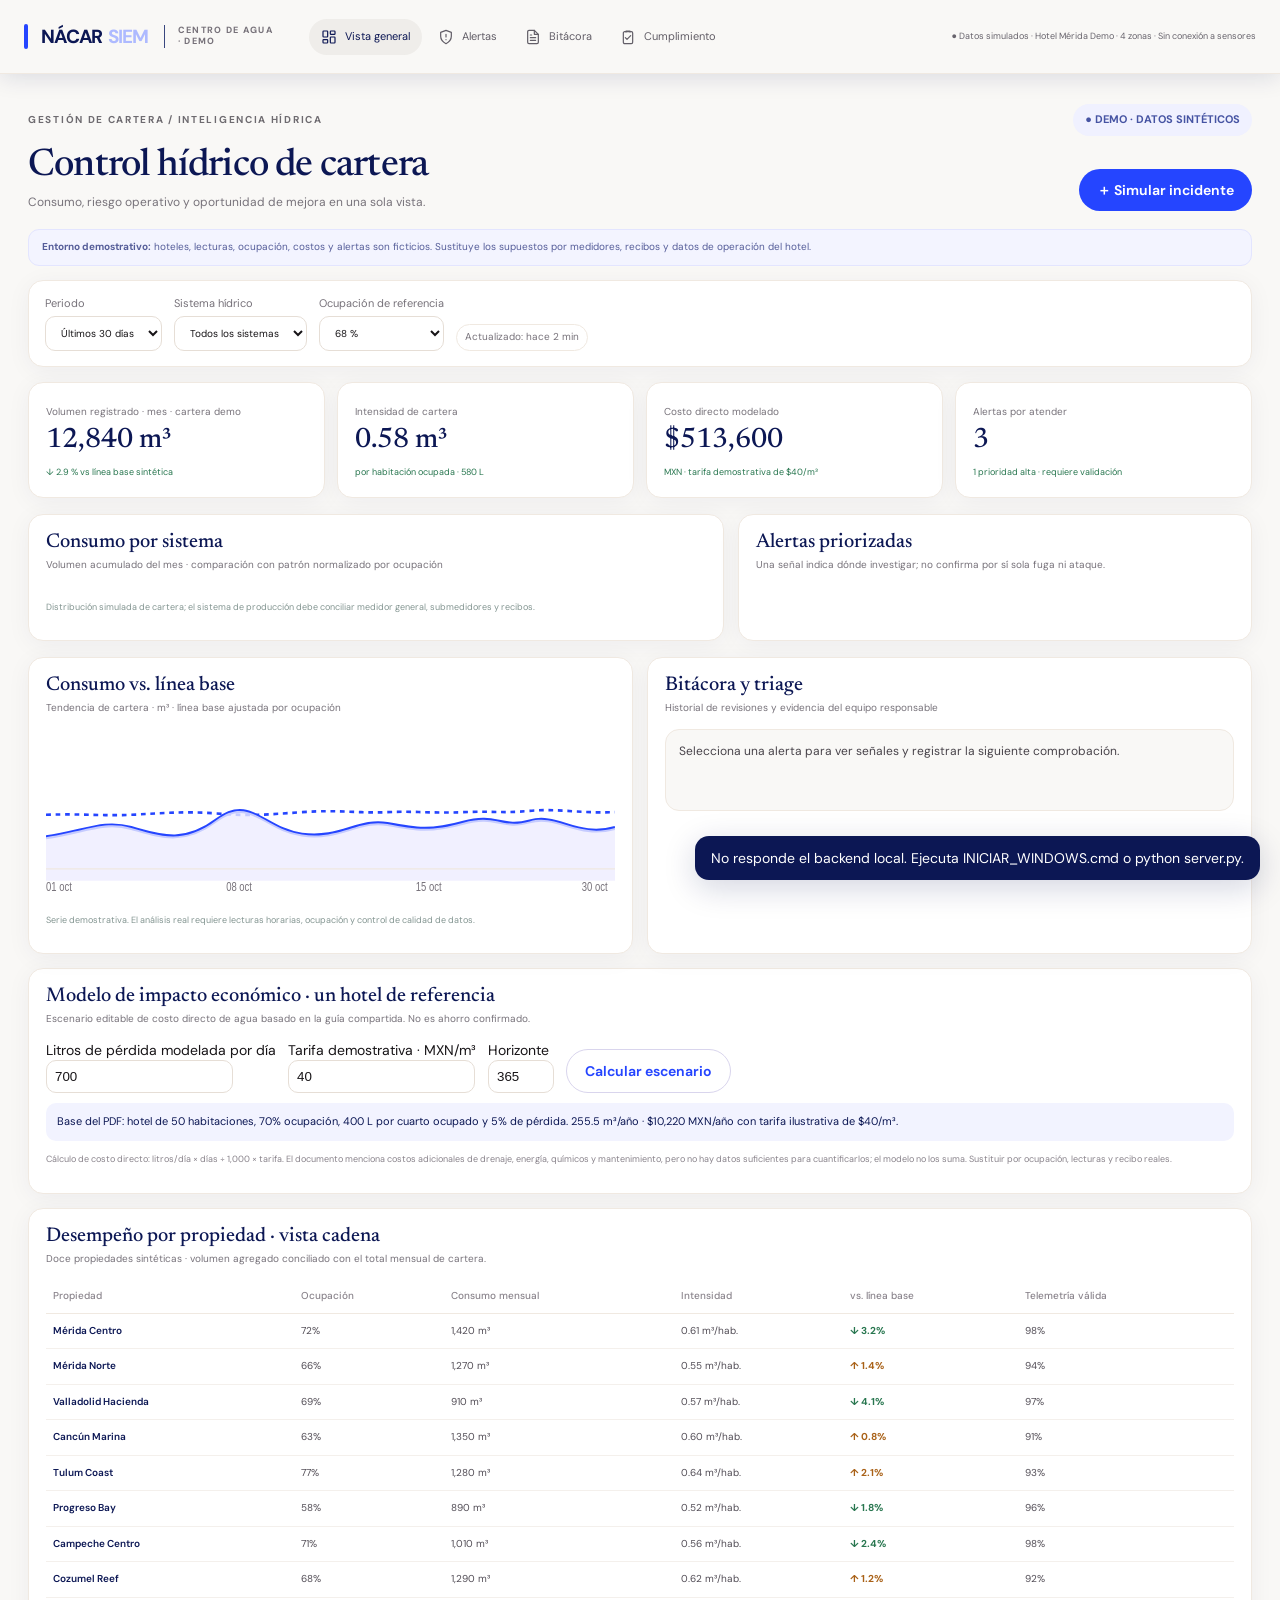
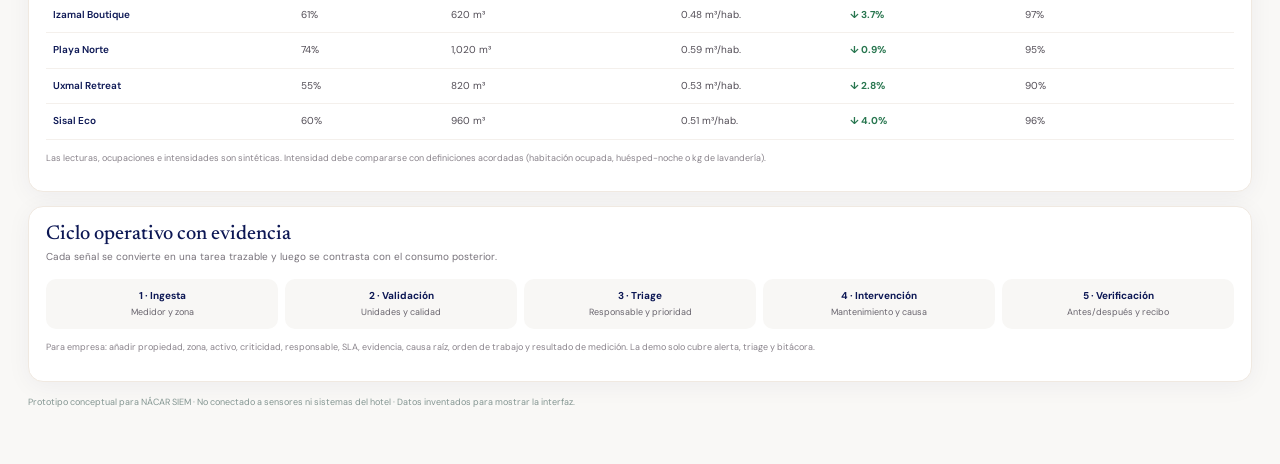
==== commit d481d38e: "Ajusta filtros y métricas de consola NÁCAR" ====
--- a/console/index.html
+++ b/console/index.html
@@ -45,7 +45,7 @@
 </style></head>
 <body><div class="app"><aside class="side"><div class="brand">NÁCAR <span>SIEM</span><small>CENTRO DE AGUA · DEMO</small></div><nav class="nav" aria-label="Navegación principal"><button class="active"><svg aria-hidden="true" viewBox="0 0 24 24" fill="none" stroke="currentColor" stroke-linecap="round" stroke-linejoin="round"><rect x="3" y="3" width="7" height="9" rx="1"/><rect x="14" y="3" width="7" height="5" rx="1"/><rect x="14" y="12" width="7" height="9" rx="1"/><rect x="3" y="16" width="7" height="5" rx="1"/></svg><span>Vista general</span></button><button id="navAlerts"><svg aria-hidden="true" viewBox="0 0 24 24" fill="none" stroke="currentColor" stroke-linecap="round" stroke-linejoin="round"><path d="M12 22s8-4 8-11V5l-8-3-8 3v6c0 7 8 11 8 11Z"/><path d="M12 8v4M12 16h.01"/></svg><span>Alertas</span></button><button id="navEvents"><svg aria-hidden="true" viewBox="0 0 24 24" fill="none" stroke="currentColor" stroke-linecap="round" stroke-linejoin="round"><path d="M14 2H6a2 2 0 0 0-2 2v16a2 2 0 0 0 2 2h12a2 2 0 0 0 2-2V8Z"/><path d="M14 2v6h6M8 13h8M8 17h8M8 9h2"/></svg><span>Bitácora</span></button><button id="navDocs"><svg aria-hidden="true" viewBox="0 0 24 24" fill="none" stroke="currentColor" stroke-linecap="round" stroke-linejoin="round"><rect x="5" y="4" width="14" height="18" rx="2"/><path d="M9 4.5V3h6v1.5M8 13l2.5 2.5L16 10"/></svg><span>Cumplimiento</span></button></nav><div class="demo">● Datos simulados · Hotel Mérida Demo · 4 zonas · Sin conexión a sensores</div></aside>
 <main class="main"><div class="top"><span class="eyebrow">GESTIÓN DE CARTERA / INTELIGENCIA HÍDRICA</span><span class="badge">● DEMO · DATOS SINTÉTICOS</span></div><div class="title"><div><h1>Control hídrico de cartera</h1><p>Consumo, riesgo operativo y oportunidad de mejora en una sola vista.</p></div><button class="action" id="simulate">＋ Simular incidente</button></div><div class="enterprise-note"><b>Entorno demostrativo:</b> hoteles, lecturas, ocupación, costos y alertas son ficticios. Sustituye los supuestos por medidores, recibos y datos de operación del hotel.</div>
-<section class="filters"><label>Periodo<select id="period"><option>Hoy</option><option>Últimos 7 días</option></select></label><label>Zona<select id="area"><option value="all">Todas las zonas</option><option>Habitaciones</option><option>Lavandería</option><option>Cisterna</option><option>Jardines</option></select></label><label>Ocupación<select id="occupancy"><option>68 %</option><option>42 %</option><option>91 %</option></select></label><span class="pill">Actualizado: hace 2 min</span></section>
+<section class="filters"><label>Periodo<select id="period"><option>Últimos 30 días</option><option>Últimos 7 días</option><option>Mes anterior</option></select></label><label>Sistema hídrico<select id="area"><option value="all">Todos los sistemas</option><option>Habitaciones</option><option>Lavandería</option><option>Albercas y spa</option><option>Riego y servicios</option></select></label><label>Ocupación de referencia<select id="occupancy"><option>68 %</option><option>42 %</option><option>91 %</option></select></label><span class="pill">Actualizado: hace 2 min</span></section>
 <section class="kpis"><div class="card kpi"><span class="label">Volumen registrado · mes · cartera demo</span><strong id="total">12,840 m³</strong><em>↓ 2.9 % vs línea base sintética</em></div><div class="card kpi"><span class="label">Intensidad de cartera</span><strong>0.58 m³</strong><em>por habitación ocupada · 580 L</em></div><div class="card kpi"><span class="label">Costo directo modelado</span><strong>$513,600</strong><em>MXN · tarifa demostrativa de $40/m³</em></div><div class="card kpi"><span class="label">Alertas por atender</span><strong id="openCount">3</strong><em>1 prioridad alta · requiere validación</em></div></section>
 <section class="grid"><div class="panel"><h2>Consumo por sistema</h2><p class="sub">Volumen acumulado del mes · comparación con patrón normalizado por ocupación</p><div class="zones" id="zones"></div><p class="foot">Distribución simulada de cartera; el sistema de producción debe conciliar medidor general, submedidores y recibos.</p></div><div class="panel" id="alertPanel"><h2>Alertas priorizadas</h2><p class="sub">Una señal indica dónde investigar; no confirma por sí sola fuga ni ataque.</p><div id="alerts"></div></div></section>
 <section class="bottom"><div class="panel"><h2>Consumo vs. línea base</h2><p class="sub">Tendencia de cartera · m³ · línea base ajustada por ocupación</p><svg class="chart" viewBox="0 0 600 125" preserveAspectRatio="none"><path d="M0 82 C40 78 60 69 90 75 S145 88 180 69 S230 76 270 80 S330 68 360 72 S405 78 440 71 S480 76 510 70 S560 83 600 75" fill="none" stroke="#2545ff" stroke-width="3"/><path d="M0 65 C40 64 60 66 90 65 S145 62 180 64 S230 65 270 63 S330 64 360 63 S405 64 440 63 S480 64 510 62 S560 64 600 63" fill="none" stroke="#c9c4bd" stroke-width="2" stroke-dasharray="5 5"/><path d="M0 82 C40 78 60 69 90 75 S145 88 180 69 S230 76 270 80 S330 68 360 72 S405 78 440 71 S480 76 510 70 S560 83 600 75 L600 115 L0 115Z" fill="#eeedff" opacity=".8"/><line x1="0" y1="106" x2="600" y2="106" stroke="#f0e9e1"/><text x="0" y="123">01 oct</text><text x="190" y="123">08 oct</text><text x="390" y="123">15 oct</text><text x="565" y="123">30 oct</text></svg><p class="foot">Serie demostrativa. El análisis real requiere lecturas horarias, ocupación y control de calidad de datos.</p></div><div class="panel" id="eventPanel"><h2>Bitácora y triage</h2><p class="sub">Historial de revisiones y evidencia del equipo responsable</p><div id="events"></div><div class="detail" id="detail">Selecciona una alerta para ver señales y registrar la siguiente comprobación.</div></div></section>
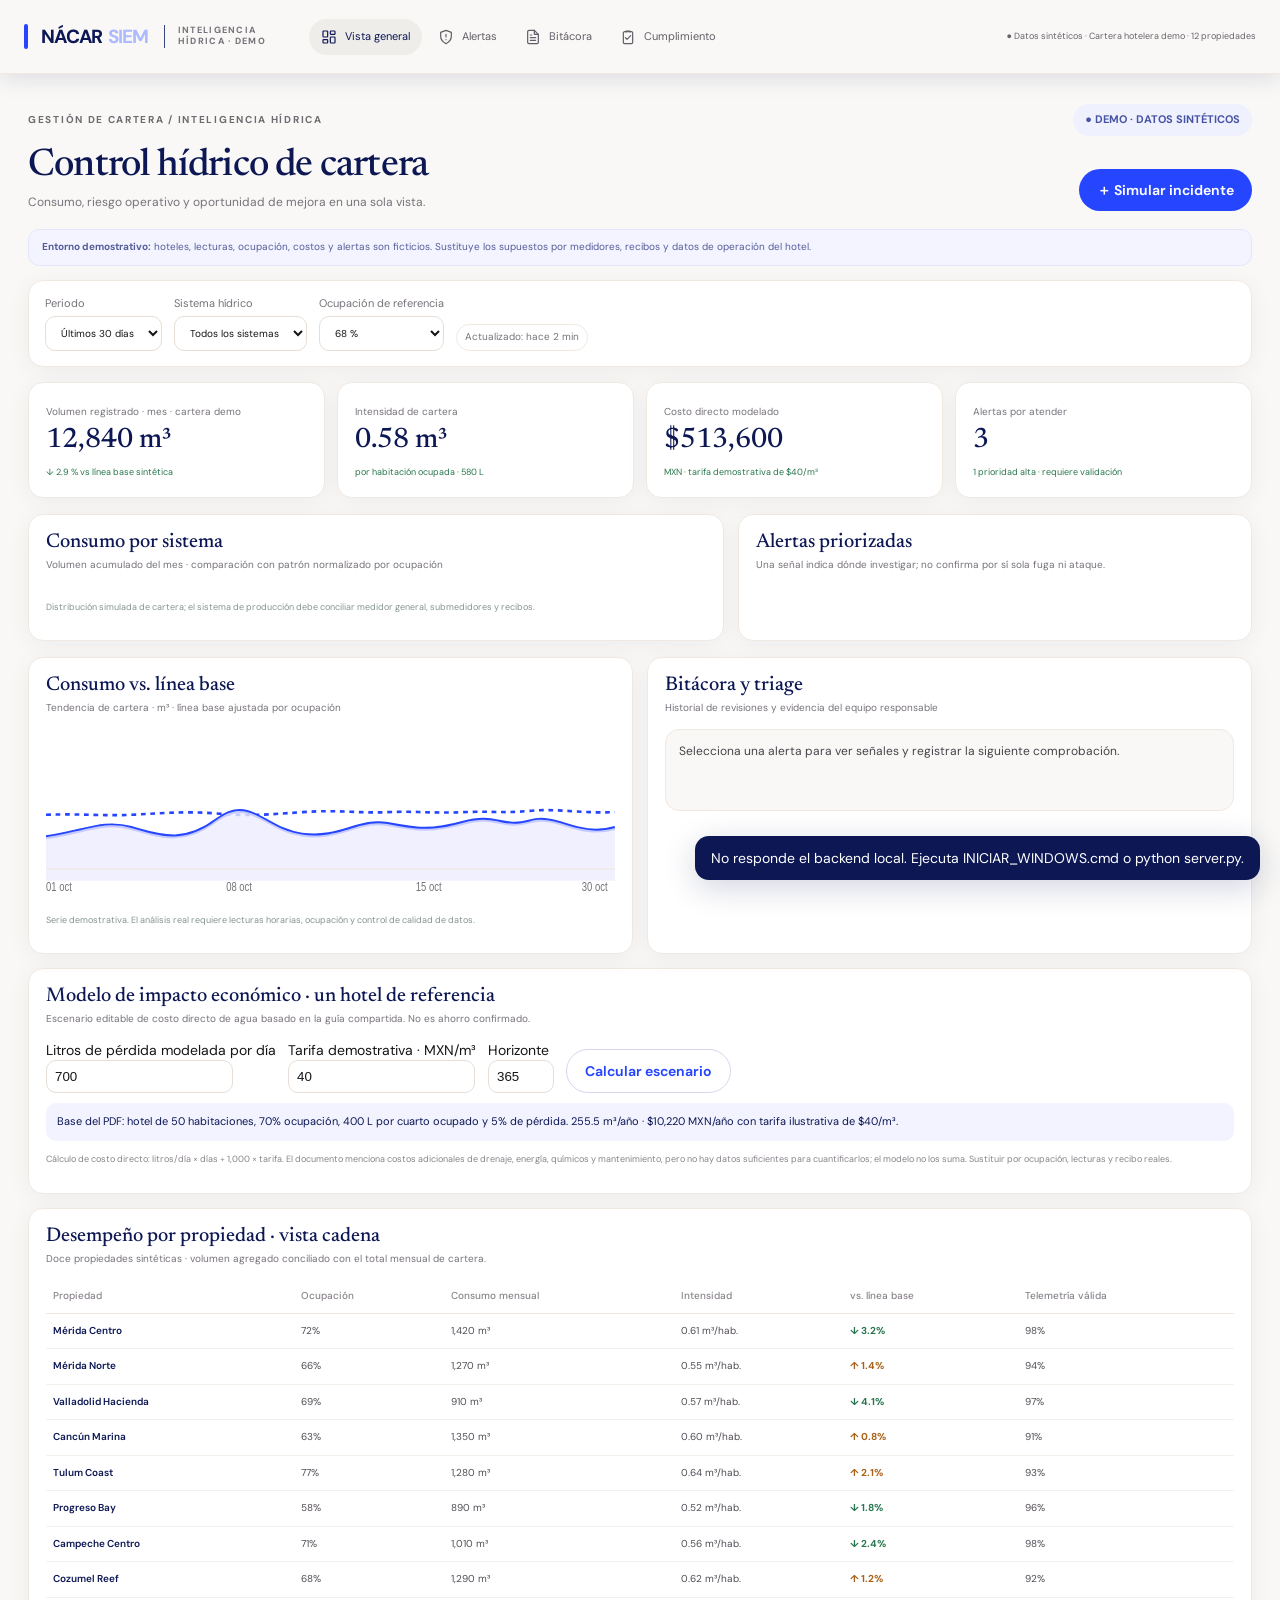
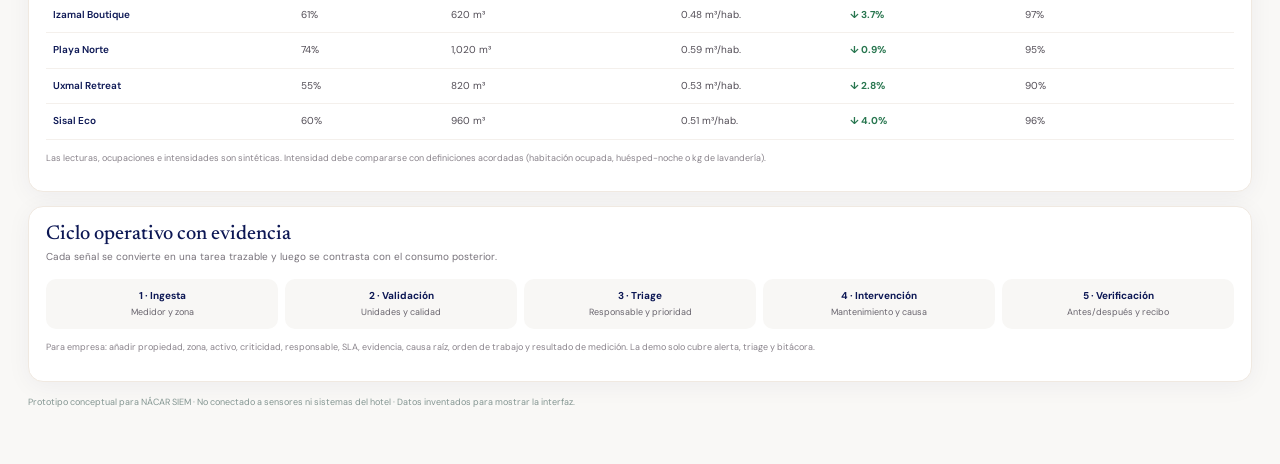
==== commit 45d3b30a: "Finaliza encabezado y alcance de demo NÁCAR" ====
--- a/console/index.html
+++ b/console/index.html
@@ -2,7 +2,7 @@
 <html lang="es">
 <head>
 <meta charset="utf-8"><meta name="viewport" content="width=device-width,initial-scale=1">
-<title>NÁCAR SIEM | Centro de Agua</title>
+<title>NÁCAR SIEM | Control hídrico de cartera</title>
 <link rel="preconnect" href="https://fonts.googleapis.com"><link rel="preconnect" href="https://fonts.gstatic.com" crossorigin><link href="https://fonts.googleapis.com/css2?family=DM+Sans:wght@400;500;600;700&family=Newsreader:ital,opsz,wght@0,6..72,400;0,6..72,500;1,6..72,400&display=swap" rel="stylesheet">
 <style>
 :root{--ink:#173b40;--muted:#6b8281;--green:#087d72;--mint:#dff4e9;--bg:#f3f7f5;--line:#dce8e4;--orange:#ad6618;--red:#b14a43;--blue:#407494}*{box-sizing:border-box}body{margin:0;background:var(--bg);color:var(--ink);font:14px/1.45 Inter,Segoe UI,Arial,sans-serif}.app{display:grid;grid-template-columns:230px 1fr;min-height:100vh}.side{background:#10383d;color:#d7eeea;padding:24px 18px;display:flex;flex-direction:column;gap:28px}.brand{font-size:21px;font-weight:750;letter-spacing:-.5px}.brand small{display:block;font-size:10px;color:#9bc9be;letter-spacing:1.8px;margin-top:6px}.nav{display:grid;gap:7px}.nav button{background:none;border:0;color:#c1d8d3;text-align:left;border-radius:9px;padding:12px;font-size:13px}.nav button.active{background:#1d5555;color:white}.demo{margin-top:auto;border:1px solid #397371;border-radius:10px;padding:12px;color:#b5d6ce;font-size:12px}.main{padding:28px 34px;max-width:1440px;width:100%;margin:auto}.top{display:flex;justify-content:space-between;align-items:center;gap:15px}.eyebrow{font-size:10px;letter-spacing:1.5px;color:var(--muted);font-weight:700}.badge{background:var(--mint);color:var(--green);padding:7px 11px;border-radius:99px;font-size:11px;font-weight:700}.title{display:flex;justify-content:space-between;align-items:end;margin:18px 0}.title h1{font-size:30px;letter-spacing:-1px;margin:0}.title p{margin:6px 0 0;color:var(--muted)}button,select{font:inherit}.action{border:0;border-radius:9px;background:var(--green);color:white;padding:10px 15px;font-weight:650;cursor:pointer}.action.secondary{color:var(--green);background:#e5f0ed;border:1px solid var(--line)}.filters{display:flex;gap:12px;align-items:end;background:white;border:1px solid var(--line);border-radius:12px;padding:13px;margin-bottom:15px}.filters label{display:grid;gap:4px;color:var(--muted);font-size:11px}.filters select{border:1px solid var(--line);border-radius:7px;padding:8px;color:var(--ink);background:white}.kpis{display:grid;grid-template-columns:repeat(4,1fr);gap:12px}.card,.panel{background:white;border:1px solid var(--line);border-radius:12px}.kpi{padding:16px}.kpi .label{font-size:11px;color:var(--muted)}.kpi strong{display:block;font-size:25px;margin:6px 0}.kpi em{font-style:normal;color:var(--green);font-size:11px}.grid{display:grid;grid-template-columns:1.15fr .85fr;gap:14px;margin-top:14px}.panel{padding:17px}.panel h2{font-size:16px;margin:0 0 4px}.sub{color:var(--muted);font-size:12px;margin:0 0 14px}.zones{display:grid;gap:10px}.zone{display:grid;grid-template-columns:130px 1fr 90px;gap:10px;align-items:center;padding:11px;background:#f8fbf9;border-radius:9px}.zone b{font-size:12px}.bar{height:9px;background:#e6efec;border-radius:99px;overflow:hidden}.bar i{display:block;height:100%;border-radius:99px;background:var(--green)}.zone.alert .bar i{background:#d18b34}.zone span{font-size:11px;text-align:right;color:var(--muted)}.signal{display:flex;gap:10px;padding:12px;border:1px solid #f0dfc2;background:#fffaf1;border-radius:9px;margin:9px 0;cursor:pointer}.signal .dot{width:9px;height:9px;border-radius:50%;background:#d08a2c;margin-top:5px;flex:none}.signal b{font-size:12px}.signal p{font-size:11px;color:var(--muted);margin:4px 0 0}.signal.selected{outline:2px solid #e1ae65}.event{display:grid;grid-template-columns:68px 1fr auto;gap:10px;align-items:start;border-top:1px solid var(--line);padding:11px 0;font-size:12px}.event time{color:var(--muted)}.event small{color:var(--muted)}.tag{border-radius:99px;background:#e8f1f6;color:var(--blue);padding:4px 7px;font-size:10px;white-space:nowrap}.tag.warn{background:#fff0da;color:var(--orange)}.bottom{display:grid;grid-template-columns:1fr 1fr;gap:14px;margin-top:14px}.chart{height:118px;width:100%}.chart text{font:10px Arial;fill:#78908b}.detail{background:#f5f9f7;border-radius:9px;padding:13px;margin-top:10px;min-height:82px;color:#425e5d;font-size:12px}.foot{font-size:10px;color:#839591;margin-top:14px}.toast{position:fixed;bottom:20px;right:20px;background:#173b40;color:white;padding:12px 16px;border-radius:8px;display:none;box-shadow:0 6px 24px #153b4030}.toast.show{display:block}.pill{border:1px solid var(--line);padding:5px 8px;border-radius:99px;color:var(--muted);font-size:10px}
@@ -43,7 +43,7 @@
 @media(max-width:850px){.side{height:auto;flex-wrap:wrap;gap:10px;padding:10px 16px}.nav{order:3;flex-basis:100%}.demo{margin-left:auto}.main{padding:22px 16px}.kpis{grid-template-columns:repeat(2,1fr)}.grid,.bottom{grid-template-columns:1fr}.flow-steps{grid-template-columns:repeat(5,minmax(70px,1fr));overflow:auto}.title h1{font-size:32px}}
 @media(max-width:520px){.brand{font-size:16px}.demo{display:none}.filters{flex-wrap:wrap}.title{align-items:flex-start;flex-direction:column}.zone{grid-template-columns:90px 1fr 72px}.kpi strong{font-size:23px}.portfolio-table{min-width:650px}}
 </style></head>
-<body><div class="app"><aside class="side"><div class="brand">NÁCAR <span>SIEM</span><small>CENTRO DE AGUA · DEMO</small></div><nav class="nav" aria-label="Navegación principal"><button class="active"><svg aria-hidden="true" viewBox="0 0 24 24" fill="none" stroke="currentColor" stroke-linecap="round" stroke-linejoin="round"><rect x="3" y="3" width="7" height="9" rx="1"/><rect x="14" y="3" width="7" height="5" rx="1"/><rect x="14" y="12" width="7" height="9" rx="1"/><rect x="3" y="16" width="7" height="5" rx="1"/></svg><span>Vista general</span></button><button id="navAlerts"><svg aria-hidden="true" viewBox="0 0 24 24" fill="none" stroke="currentColor" stroke-linecap="round" stroke-linejoin="round"><path d="M12 22s8-4 8-11V5l-8-3-8 3v6c0 7 8 11 8 11Z"/><path d="M12 8v4M12 16h.01"/></svg><span>Alertas</span></button><button id="navEvents"><svg aria-hidden="true" viewBox="0 0 24 24" fill="none" stroke="currentColor" stroke-linecap="round" stroke-linejoin="round"><path d="M14 2H6a2 2 0 0 0-2 2v16a2 2 0 0 0 2 2h12a2 2 0 0 0 2-2V8Z"/><path d="M14 2v6h6M8 13h8M8 17h8M8 9h2"/></svg><span>Bitácora</span></button><button id="navDocs"><svg aria-hidden="true" viewBox="0 0 24 24" fill="none" stroke="currentColor" stroke-linecap="round" stroke-linejoin="round"><rect x="5" y="4" width="14" height="18" rx="2"/><path d="M9 4.5V3h6v1.5M8 13l2.5 2.5L16 10"/></svg><span>Cumplimiento</span></button></nav><div class="demo">● Datos simulados · Hotel Mérida Demo · 4 zonas · Sin conexión a sensores</div></aside>
+<body><div class="app"><aside class="side"><div class="brand">NÁCAR <span>SIEM</span><small>INTELIGENCIA HÍDRICA · DEMO</small></div><nav class="nav" aria-label="Navegación principal"><button class="active"><svg aria-hidden="true" viewBox="0 0 24 24" fill="none" stroke="currentColor" stroke-linecap="round" stroke-linejoin="round"><rect x="3" y="3" width="7" height="9" rx="1"/><rect x="14" y="3" width="7" height="5" rx="1"/><rect x="14" y="12" width="7" height="9" rx="1"/><rect x="3" y="16" width="7" height="5" rx="1"/></svg><span>Vista general</span></button><button id="navAlerts"><svg aria-hidden="true" viewBox="0 0 24 24" fill="none" stroke="currentColor" stroke-linecap="round" stroke-linejoin="round"><path d="M12 22s8-4 8-11V5l-8-3-8 3v6c0 7 8 11 8 11Z"/><path d="M12 8v4M12 16h.01"/></svg><span>Alertas</span></button><button id="navEvents"><svg aria-hidden="true" viewBox="0 0 24 24" fill="none" stroke="currentColor" stroke-linecap="round" stroke-linejoin="round"><path d="M14 2H6a2 2 0 0 0-2 2v16a2 2 0 0 0 2 2h12a2 2 0 0 0 2-2V8Z"/><path d="M14 2v6h6M8 13h8M8 17h8M8 9h2"/></svg><span>Bitácora</span></button><button id="navDocs"><svg aria-hidden="true" viewBox="0 0 24 24" fill="none" stroke="currentColor" stroke-linecap="round" stroke-linejoin="round"><rect x="5" y="4" width="14" height="18" rx="2"/><path d="M9 4.5V3h6v1.5M8 13l2.5 2.5L16 10"/></svg><span>Cumplimiento</span></button></nav><div class="demo">● Datos sintéticos · Cartera hotelera demo · 12 propiedades</div></aside>
 <main class="main"><div class="top"><span class="eyebrow">GESTIÓN DE CARTERA / INTELIGENCIA HÍDRICA</span><span class="badge">● DEMO · DATOS SINTÉTICOS</span></div><div class="title"><div><h1>Control hídrico de cartera</h1><p>Consumo, riesgo operativo y oportunidad de mejora en una sola vista.</p></div><button class="action" id="simulate">＋ Simular incidente</button></div><div class="enterprise-note"><b>Entorno demostrativo:</b> hoteles, lecturas, ocupación, costos y alertas son ficticios. Sustituye los supuestos por medidores, recibos y datos de operación del hotel.</div>
 <section class="filters"><label>Periodo<select id="period"><option>Últimos 30 días</option><option>Últimos 7 días</option><option>Mes anterior</option></select></label><label>Sistema hídrico<select id="area"><option value="all">Todos los sistemas</option><option>Habitaciones</option><option>Lavandería</option><option>Albercas y spa</option><option>Riego y servicios</option></select></label><label>Ocupación de referencia<select id="occupancy"><option>68 %</option><option>42 %</option><option>91 %</option></select></label><span class="pill">Actualizado: hace 2 min</span></section>
 <section class="kpis"><div class="card kpi"><span class="label">Volumen registrado · mes · cartera demo</span><strong id="total">12,840 m³</strong><em>↓ 2.9 % vs línea base sintética</em></div><div class="card kpi"><span class="label">Intensidad de cartera</span><strong>0.58 m³</strong><em>por habitación ocupada · 580 L</em></div><div class="card kpi"><span class="label">Costo directo modelado</span><strong>$513,600</strong><em>MXN · tarifa demostrativa de $40/m³</em></div><div class="card kpi"><span class="label">Alertas por atender</span><strong id="openCount">3</strong><em>1 prioridad alta · requiere validación</em></div></section>
